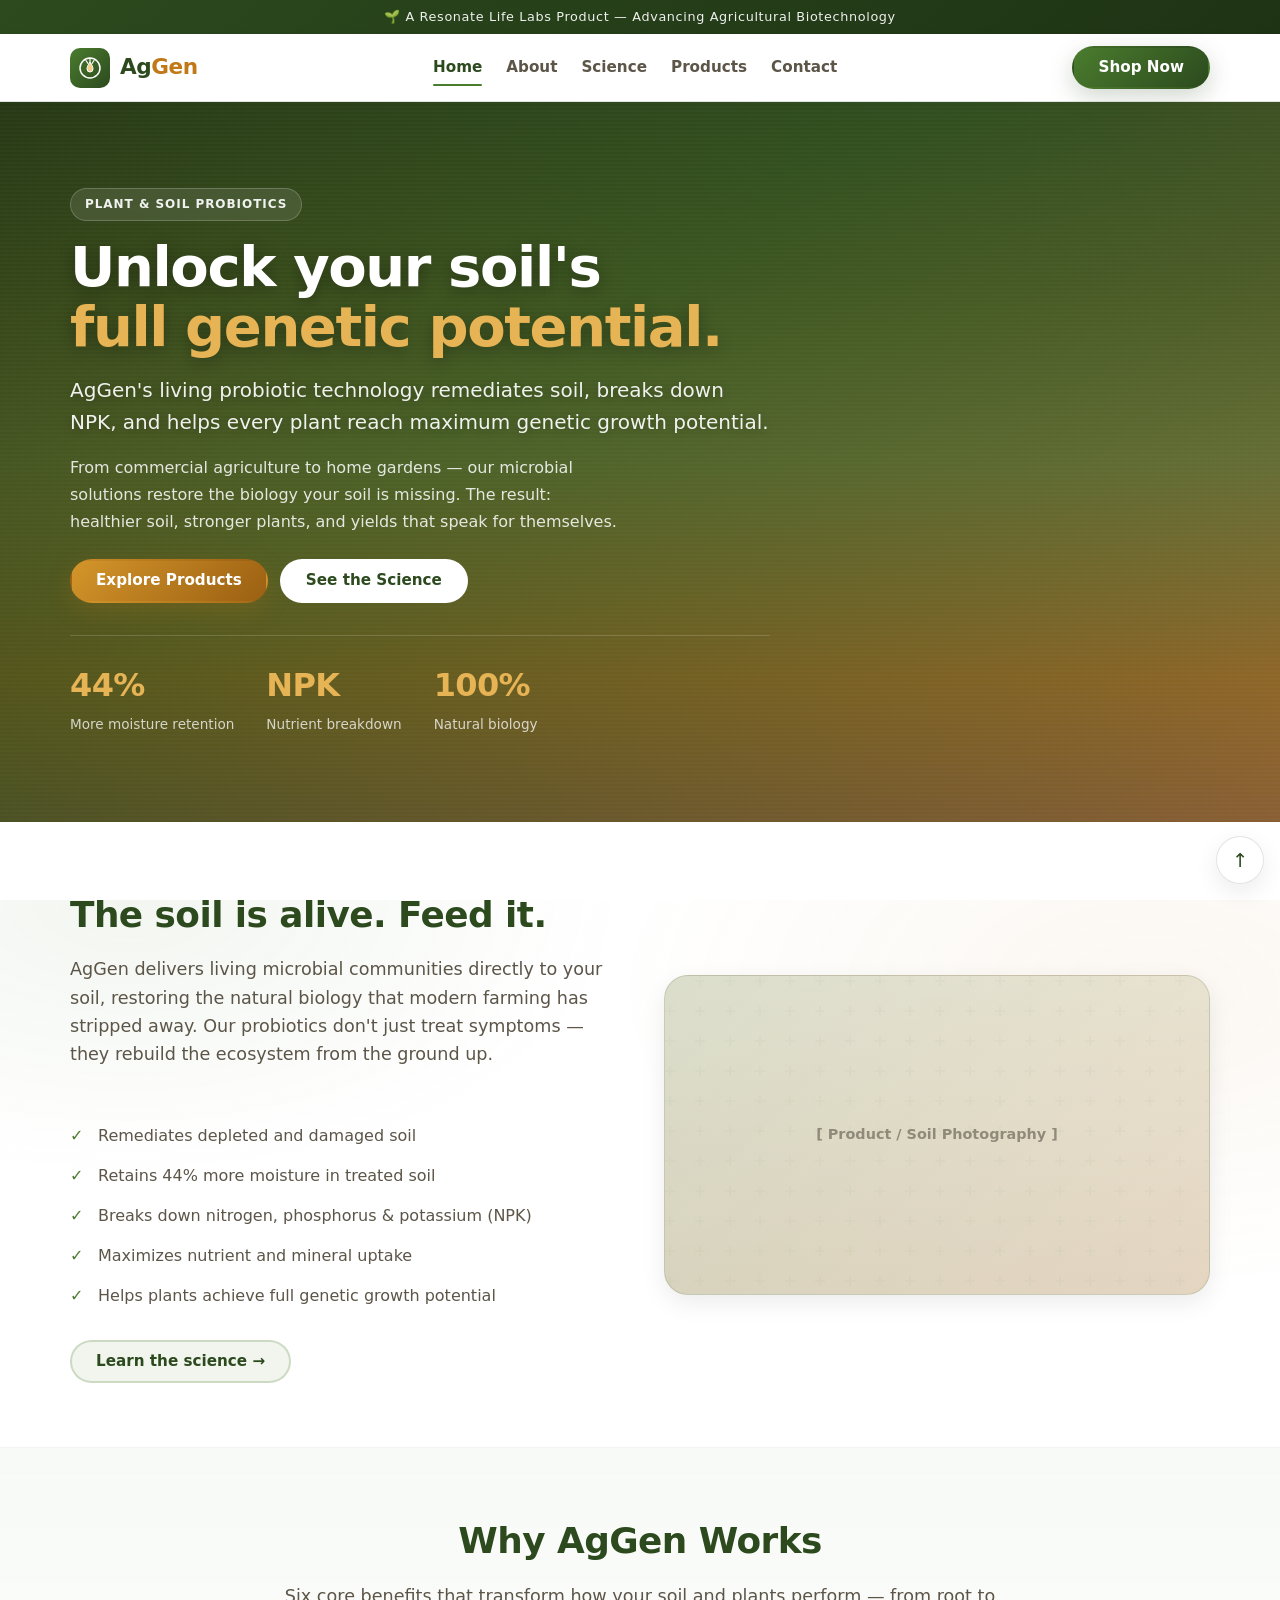
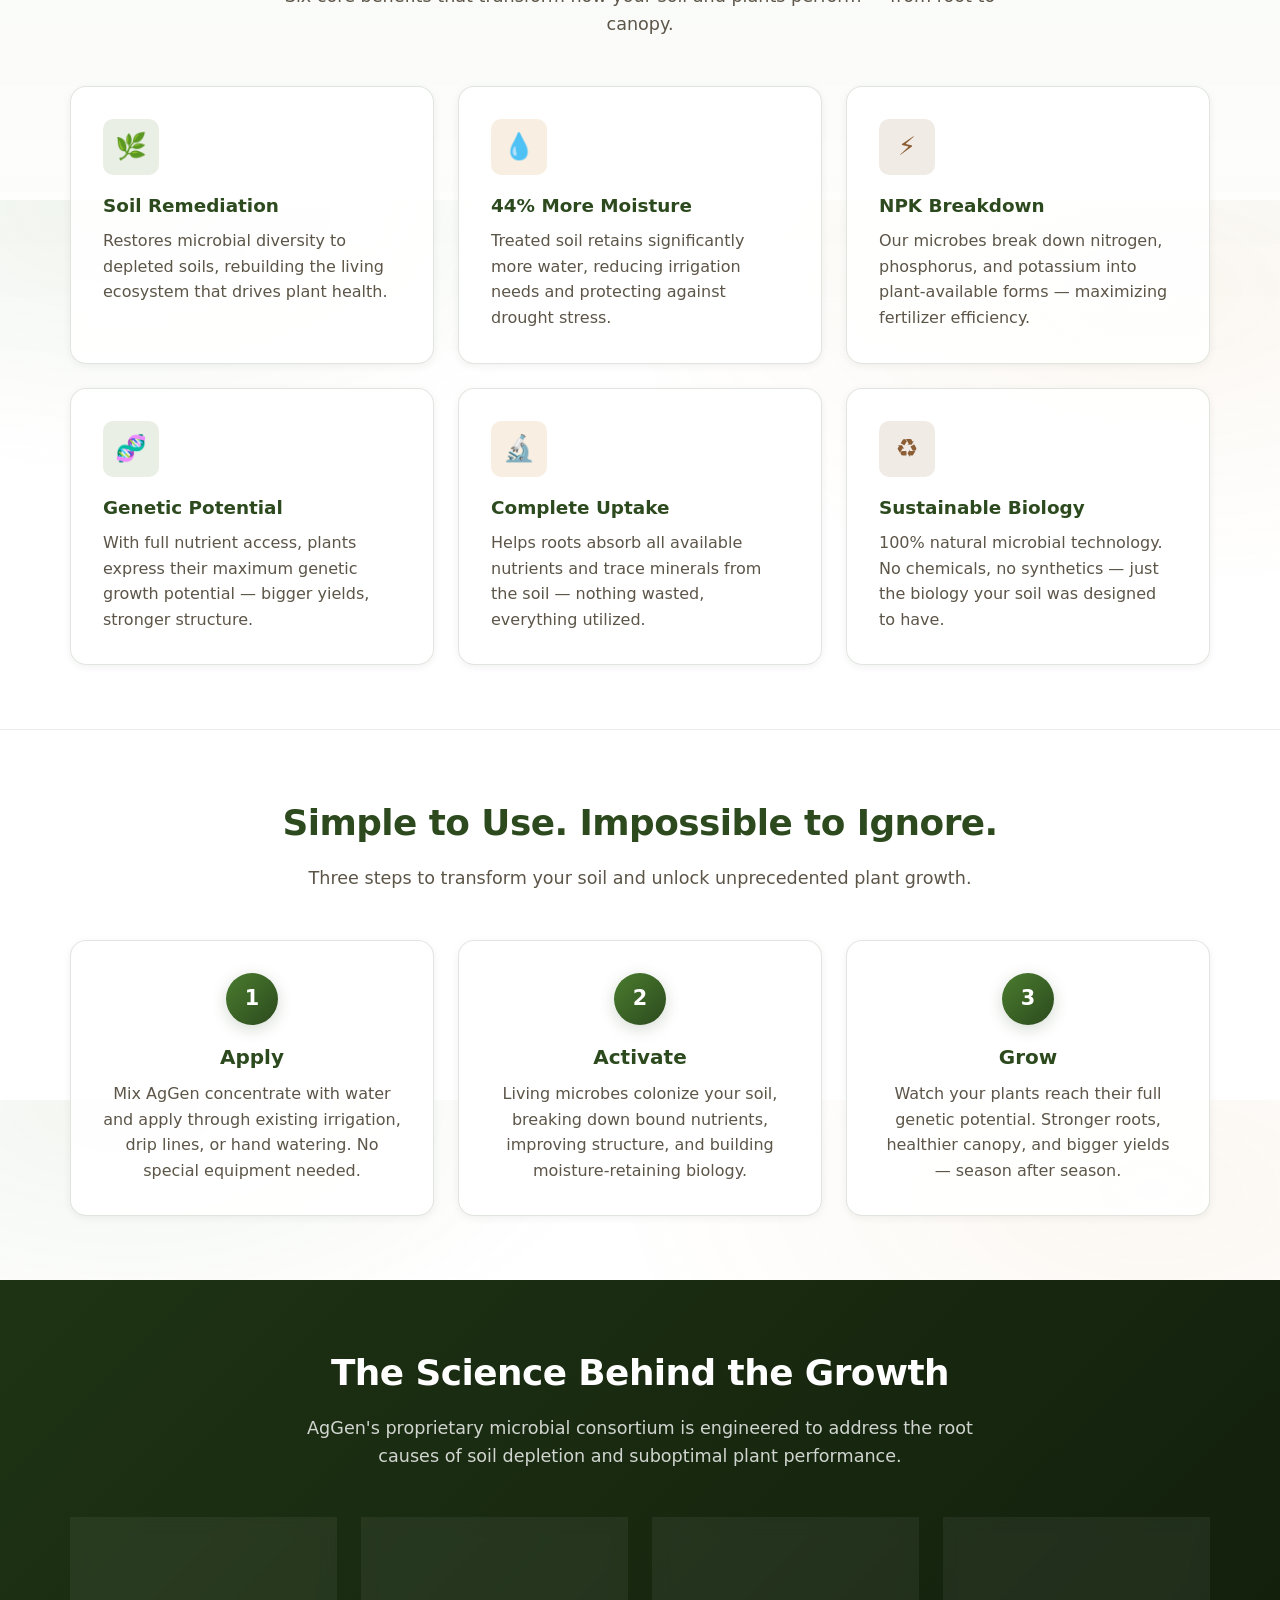
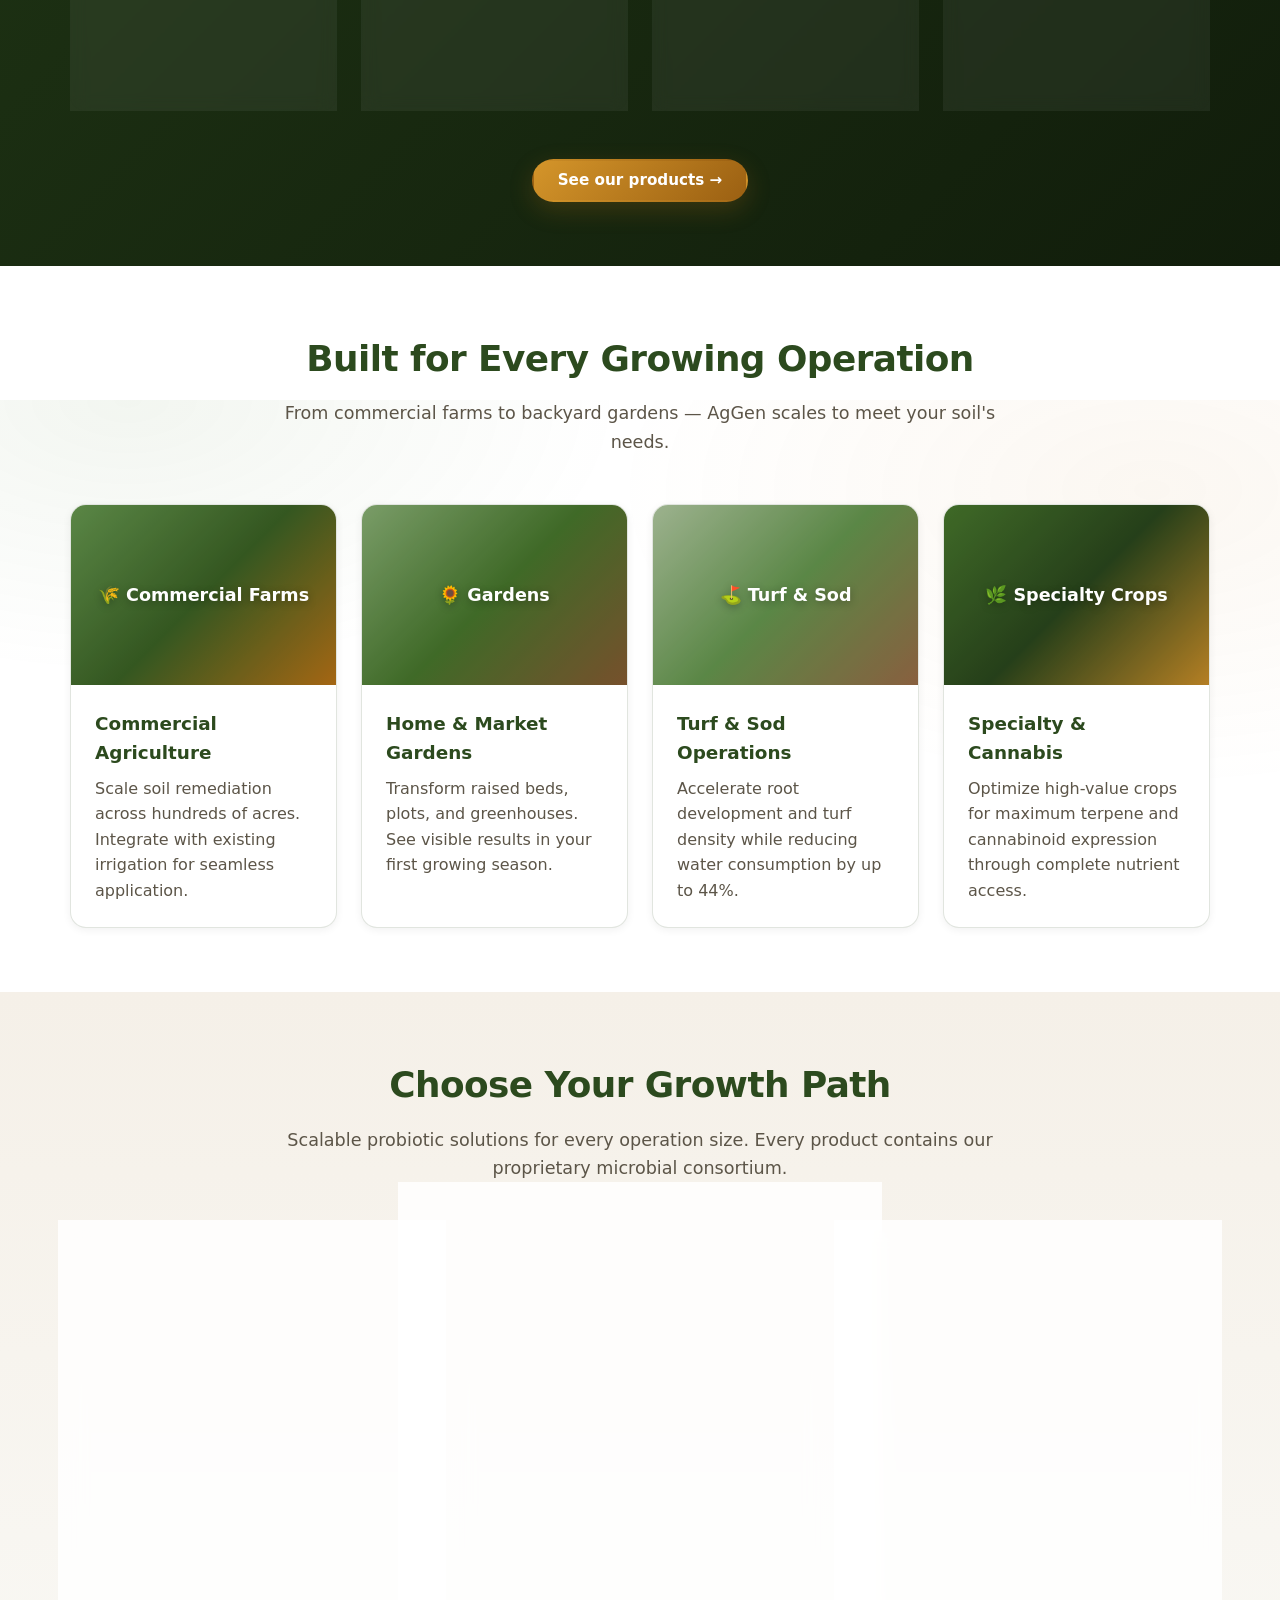
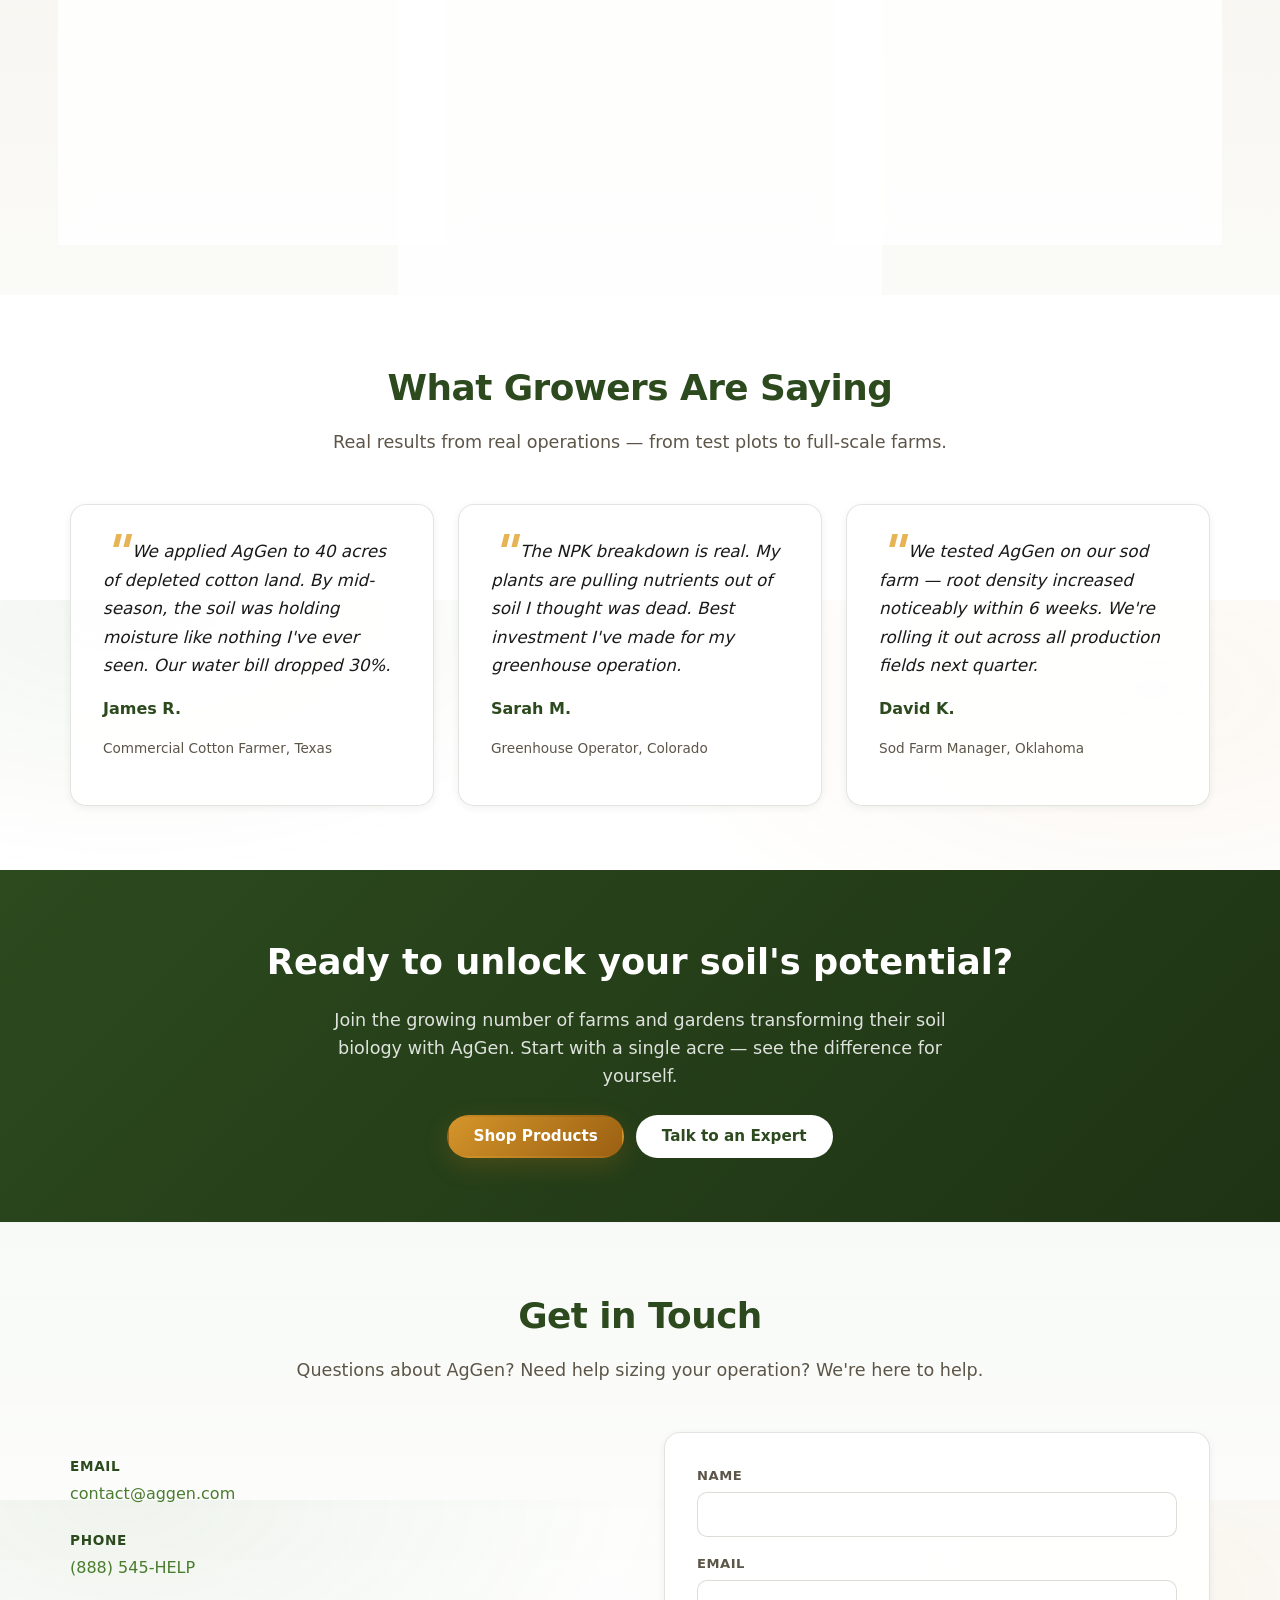
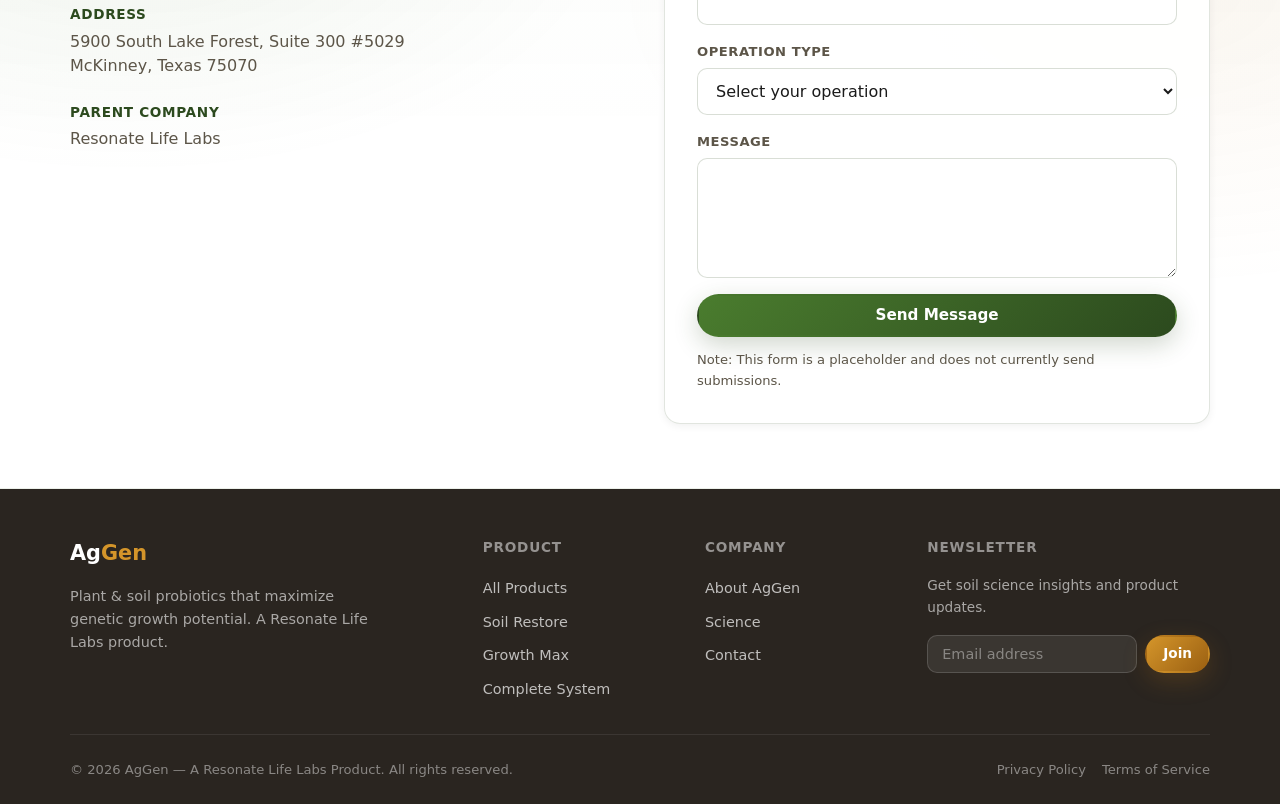
==== index.html @ e99a71a1 "feat: AgGen v1.0 — Agricultural probiotics website - Earth/amber/green palette (#2C4A1E/#4A7C2E/#C17" ====
<!DOCTYPE html>
<html lang="en">
<head>
  <meta charset="UTF-8">
  <meta name="viewport" content="width=device-width, initial-scale=1.0">

  <title>AgGen — Plant &amp; Soil Probiotics | Maximize Genetic Growth Potential</title>
  <meta name="description" content="AgGen plant and soil probiotics remediate soil, retain 44% more moisture, break down NPK, and help plants uptake all nutrients to maximize genetic growth potential. A Resonate Life Labs product.">
  <meta name="keywords" content="plant probiotics, soil probiotics, soil remediation, NPK breakdown, plant growth, soil moisture retention, agricultural probiotics, soil health, Resonate Life Labs, AgGen">
  <meta name="theme-color" content="#2C4A1E">
  <meta name="robots" content="index, follow">
  <link rel="canonical" href="https://flynnvin10.github.io/AgGen/">

  <!-- Open Graph -->
  <meta property="og:title" content="AgGen — Plant &amp; Soil Probiotics | Maximize Genetic Growth Potential">
  <meta property="og:description" content="Plant and soil probiotics that remediate soil, retain 44% more moisture, and help plants maximize their genetic growth potential.">
  <meta property="og:url" content="https://flynnvin10.github.io/AgGen/">
  <meta property="og:type" content="website">
  <meta property="og:site_name" content="AgGen by Resonate Life Labs">

  <!-- Twitter Card -->
  <meta name="twitter:card" content="summary_large_image">
  <meta name="twitter:title" content="AgGen — Plant &amp; Soil Probiotics">
  <meta name="twitter:description" content="Maximize genetic growth potential with plant and soil probiotics that remediate soil, retain moisture, and break down NPK.">

  <!-- Structured Data: Organization -->
  <script type="application/ld+json">
  {
    "@context": "https://schema.org",
    "@type": "Organization",
    "name": "AgGen",
    "url": "https://flynnvin10.github.io/AgGen/",
    "description": "AgGen plant and soil probiotics maximize plant growth, remediate soil, and help plants reach their full genetic potential. A Resonate Life Labs product.",
    "parentOrganization": {
      "@type": "Organization",
      "name": "Resonate Life Labs"
    },
    "contactPoint": {
      "@type": "ContactPoint",
      "contactType": "sales",
      "email": "contact@aggen.com",
      "url": "https://flynnvin10.github.io/AgGen/#contact"
    }
  }
  </script>

  <!-- Structured Data: WebSite -->
  <script type="application/ld+json">
  {
    "@context": "https://schema.org",
    "@type": "WebSite",
    "name": "AgGen",
    "url": "https://flynnvin10.github.io/AgGen/"
  }
  </script>

  <!-- Structured Data: Product -->
  <script type="application/ld+json">
  {
    "@context": "https://schema.org",
    "@type": "Product",
    "name": "AgGen Complete System",
    "description": "Full-spectrum plant and soil probiotic system for maximum growth potential. Includes soil remediation, NPK breakdown, and moisture retention technology.",
    "brand": {
      "@type": "Brand",
      "name": "AgGen"
    },
    "offers": {
      "@type": "Offer",
      "priceCurrency": "USD",
      "availability": "https://schema.org/PreOrder",
      "url": "https://flynnvin10.github.io/AgGen/products.html"
    }
  }
  </script>

  <!-- Performance -->
  <link rel="preload" href="./css/styles.css" as="style">
  <link rel="stylesheet" href="./css/styles.css">
</head>
<body>
  <a class="skip-link" href="#main">Skip to content</a>

  <!-- Top Banner -->
  <div class="top-banner" role="banner" aria-label="Company notice">
    <span>🌱 A Resonate Life Labs Product — Advancing Agricultural Biotechnology</span>
  </div>

  <!-- Header -->
  <header class="site-header" id="header">
    <div class="container site-header__inner">
      <a class="brand" href="./" aria-label="AgGen home">
        <div class="brand__icon" aria-hidden="true">
          <svg width="24" height="24" viewBox="0 0 24 24" fill="none" xmlns="http://www.w3.org/2000/svg">
            <path d="M12 2C6.5 2 2 6.5 2 12s4.5 10 10 10 10-4.5 10-10S17.5 2 12 2z" fill="none" stroke="#fff" stroke-width="1.5"/>
            <path d="M12 6c-2 3-3 5-3 7a3 3 0 006 0c0-2-1-4-3-7z" fill="#F2CF8F" stroke="#fff" stroke-width="1"/>
            <path d="M12 2v4M8 4.5l2 3M16 4.5l-2 3" stroke="#fff" stroke-width="1.2" stroke-linecap="round"/>
          </svg>
        </div>
        <div class="brand__text">Ag<span>Gen</span></div>
      </a>

      <button class="menu-btn" type="button" aria-label="Open menu" aria-expanded="false" data-menu-toggle>
        <span class="menu-btn__bar" aria-hidden="true"></span>
        <span class="menu-btn__bar" aria-hidden="true"></span>
        <span class="menu-btn__bar" aria-hidden="true"></span>
      </button>

      <nav class="nav" aria-label="Primary" data-nav>
        <a class="nav__link nav__link--active" href="#main">Home</a>
        <a class="nav__link" href="#about">About</a>
        <a class="nav__link" href="#science">Science</a>
        <a class="nav__link" href="#products">Products</a>
        <a class="nav__link" href="#contact">Contact</a>
      </nav>

      <div class="header-actions">
        <a class="btn btn--primary btn--shop" href="./products.html">Shop Now</a>
      </div>
    </div>
  </header>

  <!-- Main Content -->
  <main id="main" role="main">

    <!-- ======================== HERO ======================== -->
    <section class="hero" aria-label="Hero">
      <div class="container hero__grid">
        <div class="hero__content">
          <div class="hero__badge">Plant &amp; Soil Probiotics</div>
          <h1 class="hero__title">
            Unlock your soil's<br><em>full genetic potential.</em>
          </h1>
          <p class="hero__subtitle">
            AgGen's living probiotic technology remediates soil, breaks down NPK, and helps every plant reach maximum genetic growth potential.
          </p>
          <p class="hero__description">
            From commercial agriculture to home gardens — our microbial solutions restore the biology your soil is missing. The result: healthier soil, stronger plants, and yields that speak for themselves.
          </p>
          <div class="hero__cta">
            <a class="btn btn--amber" href="#products">Explore Products</a>
            <a class="btn btn--ghost" href="#science">See the Science</a>
          </div>
          <div class="hero__stats">
            <div>
              <span class="hero__stat-value">44%</span>
              <span class="hero__stat-label">More moisture retention</span>
            </div>
            <div>
              <span class="hero__stat-value">NPK</span>
              <span class="hero__stat-label">Nutrient breakdown</span>
            </div>
            <div>
              <span class="hero__stat-value">100%</span>
              <span class="hero__stat-label">Natural biology</span>
            </div>
          </div>
        </div>
      </div>
    </section>

    <!-- ======================== ABOUT / INTRO ======================== -->
    <section id="about" class="section" aria-label="About AgGen" data-reveal>
      <div class="container">
        <div class="split">
          <div class="split__content">
            <div class="section__header">
              <h2 class="section__title">The soil is alive. Feed it.</h2>
              <p class="section__subtitle">
                AgGen delivers living microbial communities directly to your soil, restoring the natural biology that modern farming has stripped away. Our probiotics don't just treat symptoms — they rebuild the ecosystem from the ground up.
              </p>
            </div>
            <ul class="check-list">
              <li>Remediates depleted and damaged soil</li>
              <li>Retains 44% more moisture in treated soil</li>
              <li>Breaks down nitrogen, phosphorus &amp; potassium (NPK)</li>
              <li>Maximizes nutrient and mineral uptake</li>
              <li>Helps plants achieve full genetic growth potential</li>
            </ul>
            <a class="btn btn--secondary" href="#science">Learn the science →</a>
          </div>
          <div class="split__media" aria-label="Healthy soil and root system">
            <span class="split__placeholder-text">[ Product / Soil Photography ]</span>
          </div>
        </div>
      </div>
    </section>

    <!-- ======================== FEATURES / BENEFITS ======================== -->
    <section id="benefits" class="section section--alt" aria-label="Key Benefits" data-reveal>
      <div class="container">
        <div class="section__header">
          <h2 class="section__title">Why AgGen Works</h2>
          <p class="section__subtitle">Six core benefits that transform how your soil and plants perform — from root to canopy.</p>
        </div>

        <div class="features-grid">
          <article class="feature-card">
            <div class="feature-card__icon feature-card__icon--green" aria-hidden="true">🌿</div>
            <h3 class="feature-card__title">Soil Remediation</h3>
            <p class="feature-card__text">Restores microbial diversity to depleted soils, rebuilding the living ecosystem that drives plant health.</p>
          </article>

          <article class="feature-card">
            <div class="feature-card__icon feature-card__icon--amber" aria-hidden="true">💧</div>
            <h3 class="feature-card__title">44% More Moisture</h3>
            <p class="feature-card__text">Treated soil retains significantly more water, reducing irrigation needs and protecting against drought stress.</p>
          </article>

          <article class="feature-card">
            <div class="feature-card__icon feature-card__icon--earth" aria-hidden="true">⚡</div>
            <h3 class="feature-card__title">NPK Breakdown</h3>
            <p class="feature-card__text">Our microbes break down nitrogen, phosphorus, and potassium into plant-available forms — maximizing fertilizer efficiency.</p>
          </article>

          <article class="feature-card">
            <div class="feature-card__icon feature-card__icon--green" aria-hidden="true">🧬</div>
            <h3 class="feature-card__title">Genetic Potential</h3>
            <p class="feature-card__text">With full nutrient access, plants express their maximum genetic growth potential — bigger yields, stronger structure.</p>
          </article>

          <article class="feature-card">
            <div class="feature-card__icon feature-card__icon--amber" aria-hidden="true">🔬</div>
            <h3 class="feature-card__title">Complete Uptake</h3>
            <p class="feature-card__text">Helps roots absorb all available nutrients and trace minerals from the soil — nothing wasted, everything utilized.</p>
          </article>

          <article class="feature-card">
            <div class="feature-card__icon feature-card__icon--earth" aria-hidden="true">♻️</div>
            <h3 class="feature-card__title">Sustainable Biology</h3>
            <p class="feature-card__text">100% natural microbial technology. No chemicals, no synthetics — just the biology your soil was designed to have.</p>
          </article>
        </div>
      </div>
    </section>

    <!-- ======================== HOW IT WORKS ======================== -->
    <section id="how-it-works" class="section" aria-label="How it works" data-reveal>
      <div class="container">
        <div class="section__header">
          <h2 class="section__title">Simple to Use. Impossible to Ignore.</h2>
          <p class="section__subtitle">Three steps to transform your soil and unlock unprecedented plant growth.</p>
        </div>

        <div class="steps-grid">
          <article class="step-card">
            <div class="step-card__number">1</div>
            <h3 class="step-card__title">Apply</h3>
            <p class="step-card__text">Mix AgGen concentrate with water and apply through existing irrigation, drip lines, or hand watering. No special equipment needed.</p>
          </article>

          <article class="step-card">
            <div class="step-card__number">2</div>
            <h3 class="step-card__title">Activate</h3>
            <p class="step-card__text">Living microbes colonize your soil, breaking down bound nutrients, improving structure, and building moisture-retaining biology.</p>
          </article>

          <article class="step-card">
            <div class="step-card__number">3</div>
            <h3 class="step-card__title">Grow</h3>
            <p class="step-card__text">Watch your plants reach their full genetic potential. Stronger roots, healthier canopy, and bigger yields — season after season.</p>
          </article>
        </div>
      </div>
    </section>

    <!-- ======================== SCIENCE / STATS ======================== -->
    <section id="science" class="section section--dark" aria-label="The Science" data-reveal>
      <div class="container">
        <div class="section__header">
          <h2 class="section__title">The Science Behind the Growth</h2>
          <p class="section__subtitle">AgGen's proprietary microbial consortium is engineered to address the root causes of soil depletion and suboptimal plant performance.</p>
        </div>

        <div class="stats-grid">
          <article class="stat-card">
            <span class="stat-card__value">44%</span>
            <span class="stat-card__label">Increased soil moisture retention</span>
          </article>

          <article class="stat-card">
            <span class="stat-card__value">3x</span>
            <span class="stat-card__label">Faster NPK bioavailability</span>
          </article>

          <article class="stat-card">
            <span class="stat-card__value">10B+</span>
            <span class="stat-card__label">CFU per application</span>
          </article>

          <article class="stat-card">
            <span class="stat-card__value">100%</span>
            <span class="stat-card__label">Natural — zero synthetics</span>
          </article>
        </div>

        <div style="text-align: center; margin-top: var(--space-6);">
          <a class="btn btn--amber" href="#products">See our products →</a>
        </div>
      </div>
    </section>

    <!-- ======================== APPLICATIONS ======================== -->
    <section id="applications" class="section" aria-label="Applications" data-reveal>
      <div class="container">
        <div class="section__header">
          <h2 class="section__title">Built for Every Growing Operation</h2>
          <p class="section__subtitle">From commercial farms to backyard gardens — AgGen scales to meet your soil's needs.</p>
        </div>

        <div class="applications-grid">
          <article class="application-card">
            <div class="application-card__media application-card__media--farm">
              <div class="application-card__media-overlay">
                <span class="application-card__media-text">🌾 Commercial Farms</span>
              </div>
            </div>
            <div class="application-card__body">
              <h3 class="application-card__title">Commercial Agriculture</h3>
              <p class="application-card__text">Scale soil remediation across hundreds of acres. Integrate with existing irrigation for seamless application.</p>
            </div>
          </article>

          <article class="application-card">
            <div class="application-card__media application-card__media--garden">
              <div class="application-card__media-overlay">
                <span class="application-card__media-text">🌻 Gardens</span>
              </div>
            </div>
            <div class="application-card__body">
              <h3 class="application-card__title">Home &amp; Market Gardens</h3>
              <p class="application-card__text">Transform raised beds, plots, and greenhouses. See visible results in your first growing season.</p>
            </div>
          </article>

          <article class="application-card">
            <div class="application-card__media application-card__media--turf">
              <div class="application-card__media-overlay">
                <span class="application-card__media-text">⛳ Turf &amp; Sod</span>
              </div>
            </div>
            <div class="application-card__body">
              <h3 class="application-card__title">Turf &amp; Sod Operations</h3>
              <p class="application-card__text">Accelerate root development and turf density while reducing water consumption by up to 44%.</p>
            </div>
          </article>

          <article class="application-card">
            <div class="application-card__media application-card__media--cannabis">
              <div class="application-card__media-overlay">
                <span class="application-card__media-text">🌿 Specialty Crops</span>
              </div>
            </div>
            <div class="application-card__body">
              <h3 class="application-card__title">Specialty &amp; Cannabis</h3>
              <p class="application-card__text">Optimize high-value crops for maximum terpene and cannabinoid expression through complete nutrient access.</p>
            </div>
          </article>
        </div>
      </div>
    </section>

    <!-- ======================== PRODUCTS TEASER ======================== -->
    <section id="products" class="section section--earth" aria-label="Products" data-reveal>
      <div class="container">
        <div class="section__header">
          <h2 class="section__title">Choose Your Growth Path</h2>
          <p class="section__subtitle">Scalable probiotic solutions for every operation size. Every product contains our proprietary microbial consortium.</p>
        </div>

        <div class="products-grid">
          <!-- Product 1: Soil Restore -->
          <article class="product-card">
            <div class="product-card__media">
              <span class="product-card__media-label">[ Product Image ]</span>
            </div>
            <div class="product-card__body">
              <h3 class="product-card__title">AgGen Soil Restore</h3>
              <p class="product-card__subtitle">Foundation Formula</p>
              <p class="product-card__text">Our entry-point formula for soil remediation. Rebuilds microbial diversity and kickstarts the biological recovery of depleted soil.</p>
              <div class="product-card__price">
                $89 <span class="product-card__price-note">/ per acre treatment</span>
              </div>
              <div class="shopify-buy-button" data-product-id="PRODUCT_ID" data-product-name="AgGen Soil Restore">
                <a class="btn btn--primary btn--full" href="./products.html#soil-restore">View Details</a>
              </div>
            </div>
          </article>

          <!-- Product 2: Growth Max -->
          <article class="product-card product-card--featured">
            <div class="product-card__badge product-card__badge--popular">Most Popular</div>
            <div class="product-card__media">
              <span class="product-card__media-label">[ Product Image ]</span>
            </div>
            <div class="product-card__body">
              <h3 class="product-card__title">AgGen Growth Max</h3>
              <p class="product-card__subtitle">Performance Formula</p>
              <p class="product-card__text">Full-spectrum probiotic with NPK breakdown, enhanced moisture retention, and complete nutrient uptake activation for maximum yields.</p>
              <div class="product-card__price">
                $149 <span class="product-card__price-note">/ per acre treatment</span>
              </div>
              <div class="shopify-buy-button" data-product-id="PRODUCT_ID" data-product-name="AgGen Growth Max">
                <a class="btn btn--amber btn--full" href="./products.html#growth-max">View Details</a>
              </div>
            </div>
          </article>

          <!-- Product 3: Complete System -->
          <article class="product-card">
            <div class="product-card__badge product-card__badge--pro">Pro</div>
            <div class="product-card__media">
              <span class="product-card__media-label">[ Product Image ]</span>
            </div>
            <div class="product-card__body">
              <h3 class="product-card__title">AgGen Complete System</h3>
              <p class="product-card__subtitle">Enterprise Solution</p>
              <p class="product-card__text">Our most comprehensive solution for commercial operations. Includes custom application protocol, soil analysis, and ongoing optimization support.</p>
              <div class="product-card__price">
                Custom <span class="product-card__price-note">/ contact for pricing</span>
              </div>
              <div class="shopify-buy-button" data-product-id="PRODUCT_ID" data-product-name="AgGen Complete System">
                <a class="btn btn--primary btn--full" href="#contact">Request Quote</a>
              </div>
            </div>
          </article>
        </div>
      </div>
    </section>

    <!-- ======================== TESTIMONIALS ======================== -->
    <section id="testimonials" class="section" aria-label="Testimonials" data-reveal>
      <div class="container">
        <div class="section__header">
          <h2 class="section__title">What Growers Are Saying</h2>
          <p class="section__subtitle">Real results from real operations — from test plots to full-scale farms.</p>
        </div>

        <div class="testimonials-grid">
          <article class="testimonial-card">
            <p class="testimonial-card__quote">We applied AgGen to 40 acres of depleted cotton land. By mid-season, the soil was holding moisture like nothing I've ever seen. Our water bill dropped 30%.</p>
            <p class="testimonial-card__author">James R.</p>
            <p class="testimonial-card__role">Commercial Cotton Farmer, Texas</p>
          </article>

          <article class="testimonial-card">
            <p class="testimonial-card__quote">The NPK breakdown is real. My plants are pulling nutrients out of soil I thought was dead. Best investment I've made for my greenhouse operation.</p>
            <p class="testimonial-card__author">Sarah M.</p>
            <p class="testimonial-card__role">Greenhouse Operator, Colorado</p>
          </article>

          <article class="testimonial-card">
            <p class="testimonial-card__quote">We tested AgGen on our sod farm — root density increased noticeably within 6 weeks. We're rolling it out across all production fields next quarter.</p>
            <p class="testimonial-card__author">David K.</p>
            <p class="testimonial-card__role">Sod Farm Manager, Oklahoma</p>
          </article>
        </div>
      </div>
    </section>

    <!-- ======================== CTA BANNER ======================== -->
    <section class="cta-banner" aria-label="Call to action" data-reveal>
      <div class="container">
        <h2 class="cta-banner__title">Ready to unlock your soil's potential?</h2>
        <p class="cta-banner__text">Join the growing number of farms and gardens transforming their soil biology with AgGen. Start with a single acre — see the difference for yourself.</p>
        <div class="cta-banner__actions">
          <a class="btn btn--amber" href="./products.html">Shop Products</a>
          <a class="btn btn--ghost" href="#contact">Talk to an Expert</a>
        </div>
      </div>
    </section>

    <!-- ======================== CONTACT ======================== -->
    <section id="contact" class="section section--alt" aria-label="Contact" data-reveal>
      <div class="container">
        <div class="section__header">
          <h2 class="section__title">Get in Touch</h2>
          <p class="section__subtitle">Questions about AgGen? Need help sizing your operation? We're here to help.</p>
        </div>

        <div class="contact-grid">
          <div>
            <div class="contact-info">
              <dl>
                <div>
                  <dt>Email</dt>
                  <dd><a href="mailto:contact@aggen.com">contact@aggen.com</a></dd>
                </div>
                <div>
                  <dt>Phone</dt>
                  <dd><a href="tel:+18885454357">(888) 545-HELP</a></dd>
                </div>
                <div>
                  <dt>Address</dt>
                  <dd>5900 South Lake Forest, Suite 300 #5029<br>McKinney, Texas 75070</dd>
                </div>
                <div>
                  <dt>Parent Company</dt>
                  <dd>Resonate Life Labs</dd>
                </div>
              </dl>
            </div>
          </div>

          <form class="form" action="#" method="post" aria-label="Contact form">
            <label class="field">
              <span class="field__label">Name</span>
              <input class="field__input" name="name" autocomplete="name" required>
            </label>

            <label class="field">
              <span class="field__label">Email</span>
              <input class="field__input" name="email" type="email" autocomplete="email" required>
            </label>

            <label class="field">
              <span class="field__label">Operation Type</span>
              <select class="field__input field__input--select" name="operation">
                <option value="">Select your operation</option>
                <option value="commercial-farm">Commercial Farm</option>
                <option value="garden">Home / Market Garden</option>
                <option value="turf-sod">Turf / Sod Operation</option>
                <option value="cannabis">Cannabis / Specialty Crop</option>
                <option value="greenhouse">Greenhouse / Indoor</option>
                <option value="other">Other</option>
              </select>
            </label>

            <label class="field">
              <span class="field__label">Message</span>
              <textarea class="field__input field__input--area" name="message" rows="4" required></textarea>
            </label>

            <button class="btn btn--primary btn--full" type="submit">Send Message</button>
            <p class="form__note">Note: This form is a placeholder and does not currently send submissions.</p>
          </form>
        </div>
      </div>
    </section>

  </main>

  <!-- Footer -->
  <footer class="site-footer" role="contentinfo">
    <div class="container">
      <div class="site-footer__grid">
        <div class="footer-brand">
          <div class="footer-brand__name">Ag<span>Gen</span></div>
          <p class="footer-brand__text">Plant &amp; soil probiotics that maximize genetic growth potential. A Resonate Life Labs product.</p>
        </div>

        <div class="footer-links">
          <div class="footer-links__title">Product</div>
          <ul>
            <li><a href="./products.html">All Products</a></li>
            <li><a href="./products.html#soil-restore">Soil Restore</a></li>
            <li><a href="./products.html#growth-max">Growth Max</a></li>
            <li><a href="./products.html#complete-system">Complete System</a></li>
          </ul>
        </div>

        <div class="footer-links">
          <div class="footer-links__title">Company</div>
          <ul>
            <li><a href="#about">About AgGen</a></li>
            <li><a href="#science">Science</a></li>
            <li><a href="#contact">Contact</a></li>
          </ul>
        </div>

        <div class="footer-links">
          <div class="footer-links__title">Newsletter</div>
          <p style="color: rgba(255,255,255,0.6); font-size: 0.85rem; margin-bottom: 12px;">Get soil science insights and product updates.</p>
          <form class="footer-signup" aria-label="Newsletter signup">
            <input class="footer-signup__input" type="email" name="email" placeholder="Email address" autocomplete="email">
            <button class="btn btn--amber" type="submit" style="padding: 10px 16px; font-size: 0.85rem;">Join</button>
          </form>
        </div>
      </div>

      <div class="site-footer__bottom">
        <p class="site-footer__copyright">© <span id="year"></span> AgGen — A Resonate Life Labs Product. All rights reserved.</p>
        <div class="site-footer__legal">
          <a href="#">Privacy Policy</a>
          <a href="#">Terms of Service</a>
        </div>
      </div>
    </div>
  </footer>

  <!-- Scroll to top -->
  <button class="scroll-top" type="button" aria-label="Scroll to top" data-scroll-top hidden>↑</button>

  <script src="./js/main.js" defer></script>
</body>
</html>
---- css/styles.css ----
/* ============================================
   AgGen — Plant & Soil Probiotics
   Design System (Earth/Amber/Green Agricultural Palette)
   A Resonate Life Labs Product
   ============================================ */

/* ============================
   CSS CUSTOM PROPERTIES
   ============================ */
:root {
  /* Primary - Deep Agricultural Green */
  --color-primary-50:  #f0f5ec;
  --color-primary-100: #dce8d3;
  --color-primary-200: #b8d1a7;
  --color-primary-300: #8fb87a;
  --color-primary-400: #6a9e52;
  --color-primary-500: #4A7C2E;
  --color-primary-600: #3D6626;
  --color-primary-700: #2C4A1E;
  --color-primary-800: #1E3314;
  --color-primary-900: #111D0B;

  /* Accent - Rich Amber / Golden */
  --color-amber-50:  #fdf6eb;
  --color-amber-100: #f9e7c7;
  --color-amber-200: #f2cf8f;
  --color-amber-300: #e6b355;
  --color-amber-400: #D4952A;
  --color-amber-500: #C17817;
  --color-amber-600: #9B6012;
  --color-amber-700: #74480E;

  /* Earth Brown */
  --color-earth-400: #A0704A;
  --color-earth-500: #8B5E34;
  --color-earth-600: #6B4727;
  --color-earth-700: #4D331C;

  /* Neutrals (warm) */
  --color-neutral-50:  #FAFAF7;
  --color-neutral-100: #F5F0E8;
  --color-neutral-200: #E8E0D4;
  --color-neutral-300: #D4CABB;
  --color-neutral-800: #2A2520;
  --color-neutral-900: #1A1612;

  /* Semantic */
  --color-success: #4A7C2E;
  --color-warning: #D4952A;
  --color-error:   #C0392B;

  /* Mapped brand tokens */
  --color-primary:       var(--color-primary-500);
  --color-primary-dark:  var(--color-primary-700);
  --color-secondary:     var(--color-amber-500);
  --color-accent:        var(--color-amber-400);

  --color-bg:          #ffffff;
  --color-surface:     var(--color-neutral-100);
  --color-surface-2:   var(--color-neutral-50);
  --color-text:        #1a1a1a;
  --color-text-light:  #5c5548;
  --color-border:      rgba(44, 74, 30, 0.14);

  /* Layout */
  --container:  1140px;
  --radius-sm:  6px;
  --radius-md:  10px;
  --radius-lg:  16px;
  --radius-xl:  24px;

  --shadow-sm: 0 2px 8px rgba(0, 0, 0, 0.06);
  --shadow-md: 0 8px 24px rgba(0, 0, 0, 0.08);
  --shadow-lg: 0 16px 48px rgba(0, 0, 0, 0.10);

  /* Spacing scale */
  --space-1: 4px;
  --space-2: 8px;
  --space-3: 16px;
  --space-4: 24px;
  --space-5: 32px;
  --space-6: 48px;
  --space-7: 64px;
  --space-8: 96px;

  /* Typography */
  --font-family: ui-sans-serif, system-ui, -apple-system, "Segoe UI", Roboto, Helvetica, Arial, sans-serif;
  --font-size-base: 16px;
  --line-height-base: 1.6;

  /* Transitions */
  --transition-fast: 150ms ease;
  --transition-base: 300ms ease;
}

/* ============================
   RESET & BASE
   ============================ */
*, *::before, *::after { box-sizing: border-box; }

html {
  height: 100%;
  scroll-behavior: smooth;
  scroll-padding-top: 100px;
  overflow-x: hidden;
}

@media (prefers-reduced-motion: reduce) {
  html { scroll-behavior: auto; }
  *, *::before, *::after { animation-duration: 0.01ms !important; transition-duration: 0.01ms !important; }
}

body {
  margin: 0;
  min-height: 100%;
  overflow-x: hidden;
  font-family: var(--font-family);
  font-size: var(--font-size-base);
  line-height: var(--line-height-base);
  color: var(--color-text);
  background:
    radial-gradient(ellipse 900px 500px at 10% 0%, rgba(74, 124, 46, 0.07), transparent 55%),
    radial-gradient(ellipse 900px 500px at 90% 10%, rgba(193, 120, 23, 0.06), transparent 60%),
    var(--color-bg);
  opacity: 0;
  transition: opacity 220ms ease;
}

body.is-loaded { opacity: 1; }

img { max-width: 100%; height: auto; display: block; }

a {
  color: inherit;
  text-decoration: none;
  transition: color var(--transition-fast);
}

a:hover { text-decoration: underline; }

a:focus-visible,
button:focus-visible,
input:focus-visible,
textarea:focus-visible,
select:focus-visible {
  outline: 3px solid rgba(74, 124, 46, 0.45);
  outline-offset: 2px;
}

ul, ol { list-style: none; padding: 0; margin: 0; }

button {
  border: none;
  background: none;
  cursor: pointer;
  font-family: inherit;
}

/* ============================
   UTILITY
   ============================ */
.container {
  width: min(100% - 32px, var(--container));
  margin: 0 auto;
}

.sr-only {
  position: absolute !important;
  width: 1px !important; height: 1px !important;
  padding: 0 !important; margin: -1px !important;
  overflow: hidden !important;
  clip: rect(0,0,0,0) !important;
  white-space: nowrap !important;
  border: 0 !important;
}

.skip-link {
  position: absolute; left: -999px; top: 8px; z-index: 999;
  padding: 10px 14px; border-radius: var(--radius-md);
  background: #fff; color: #000;
  border: 1px solid rgba(0,0,0,0.12);
  font-weight: 600;
}
.skip-link:focus { left: 16px; }

/* ============================
   TOP BANNER
   ============================ */
.top-banner {
  background: linear-gradient(135deg, var(--color-primary-700) 0%, var(--color-primary-800) 100%);
  color: rgba(255, 255, 255, 0.92);
  text-align: center;
  padding: 8px 16px;
  font-size: 0.8rem;
  font-weight: 500;
  letter-spacing: 0.05em;
  line-height: 1.4;
}

@media (max-width: 640px) {
  .top-banner { font-size: 0.72rem; padding: 6px 12px; }
}

/* ============================
   HEADER
   ============================ */
.site-header {
  position: sticky;
  top: 0; left: 0; right: 0;
  z-index: 1000;
  background: rgba(255, 255, 255, 0.98);
  backdrop-filter: blur(12px);
  border-bottom: 1px solid var(--color-border);
  box-shadow: 0 2px 8px rgba(0,0,0,0.04);
  transition: box-shadow var(--transition-base);
}

.site-header.is-scrolled {
  box-shadow: var(--shadow-sm);
}

.site-header__inner {
  display: flex;
  align-items: center;
  justify-content: space-between;
  gap: var(--space-3);
  padding: 12px 0;
}

/* Brand / Logo */
.brand {
  display: flex;
  align-items: center;
  gap: 10px;
  text-decoration: none;
}
.brand:hover { text-decoration: none; }

.brand__icon {
  width: 40px; height: 40px;
  border-radius: var(--radius-md);
  background: linear-gradient(135deg, var(--color-primary-500), var(--color-primary-700));
  display: grid; place-items: center;
  flex-shrink: 0;
}

.brand__icon svg { display: block; }

.brand__text {
  font-size: 1.35rem;
  font-weight: 800;
  color: var(--color-primary-700);
  letter-spacing: -0.02em;
}

.brand__text span {
  color: var(--color-amber-500);
}

/* Nav */
.nav {
  display: none;
  gap: 24px;
}

.nav__link {
  color: var(--color-text-light);
  font-weight: 600;
  font-size: 0.95rem;
  text-decoration: none;
  position: relative;
  padding: 4px 0;
}

.nav__link:hover,
.nav__link--active {
  color: var(--color-primary-700);
  text-decoration: none;
}

.nav__link--active::after {
  content: '';
  position: absolute;
  bottom: -2px; left: 0; right: 0;
  height: 2px;
  background: var(--color-primary-500);
  border-radius: 2px;
}

/* Mobile nav */
.nav.is-open {
  display: flex;
  flex-direction: column;
  gap: 8px;
  position: absolute;
  left: 16px; right: 16px;
  top: 68px;
  padding: 16px;
  border-radius: var(--radius-md);
  border: 1px solid var(--color-border);
  background: rgba(255,255,255,0.98);
  box-shadow: var(--shadow-lg);
  animation: slideDown 200ms ease forwards;
}

@keyframes slideDown {
  from { transform: translateY(-8px); opacity: 0; }
  to   { transform: translateY(0); opacity: 1; }
}

/* Menu button */
.menu-btn {
  display: inline-flex;
  flex-direction: column;
  justify-content: center;
  gap: 5px;
  width: 44px; height: 44px;
  border-radius: var(--radius-md);
  border: 1px solid var(--color-border);
  background: #fff;
}

.menu-btn__bar {
  display: block;
  width: 20px; height: 2px;
  margin: 0 auto;
  background: var(--color-primary-700);
  border-radius: 2px;
  transition: all var(--transition-fast);
}

/* Header actions */
.header-actions {
  display: flex;
  align-items: center;
  gap: 10px;
}

/* ============================
   BUTTONS
   ============================ */
.btn {
  display: inline-flex;
  align-items: center;
  justify-content: center;
  gap: 8px;
  padding: 12px 24px;
  border-radius: 999px;
  border: 2px solid transparent;
  font-weight: 700;
  font-size: 0.95rem;
  line-height: 1;
  cursor: pointer;
  background: transparent;
  transition: all var(--transition-fast);
  text-decoration: none;
  white-space: nowrap;
}

.btn:hover { text-decoration: none; }

.btn--primary {
  background: linear-gradient(135deg, var(--color-primary-500), var(--color-primary-700));
  color: #fff;
  border-color: transparent;
  box-shadow: 0 8px 24px rgba(44, 74, 30, 0.22);
}

.btn--primary:hover {
  filter: brightness(1.06);
  box-shadow: 0 12px 32px rgba(44, 74, 30, 0.28);
  transform: translateY(-2px);
}

.btn--secondary {
  background: rgba(74, 124, 46, 0.08);
  border-color: rgba(74, 124, 46, 0.22);
  color: var(--color-primary-700);
}

.btn--secondary:hover {
  background: rgba(74, 124, 46, 0.14);
  transform: translateY(-1px);
}

.btn--ghost {
  background: #fff;
  border-color: rgba(255,255,255,0.3);
  color: var(--color-primary-700);
}

.btn--ghost:hover {
  background: var(--color-neutral-50);
  transform: translateY(-1px);
}

.btn--amber {
  background: linear-gradient(135deg, var(--color-amber-400), var(--color-amber-600));
  color: #fff;
  box-shadow: 0 8px 24px rgba(193, 120, 23, 0.22);
}

.btn--amber:hover {
  filter: brightness(1.06);
  box-shadow: 0 12px 32px rgba(193, 120, 23, 0.28);
  transform: translateY(-2px);
}

.btn--outline {
  background: transparent;
  color: var(--color-primary-700);
  border-color: var(--color-primary-500);
}

.btn--outline:hover {
  background: var(--color-primary-500);
  color: #fff;
}

.btn--full { width: 100%; }
.btn--shop { white-space: nowrap; }

.btn:active { transform: translateY(1px) scale(0.98); }

/* ============================
   HERO SECTION
   ============================ */
.hero {
  position: relative;
  min-height: 680px;
  display: flex;
  align-items: center;
  overflow: hidden;
  color: #fff;
  /* Placeholder gradient background — replace with actual photo */
  background:
    linear-gradient(145deg, rgba(30, 51, 20, 0.88) 0%, rgba(44, 74, 30, 0.78) 40%, rgba(139, 94, 52, 0.65) 100%),
    linear-gradient(180deg,
      #2C4A1E 0%,
      #3D6626 25%,
      #6a9e52 50%,
      #C17817 80%,
      #8B5E34 100%
    );
  background-size: cover;
  background-position: center;
}

/* Animated soil texture overlay */
.hero::before {
  content: '';
  position: absolute;
  inset: 0;
  background:
    repeating-linear-gradient(
      0deg,
      transparent,
      transparent 2px,
      rgba(255,255,255,0.02) 2px,
      rgba(255,255,255,0.02) 4px
    );
  pointer-events: none;
  z-index: 1;
}

/* Warm glow animation */
.hero::after {
  content: '';
  position: absolute;
  inset: -30%;
  background:
    radial-gradient(ellipse at 25% 50%, rgba(193, 120, 23, 0.15), transparent 60%),
    radial-gradient(ellipse at 75% 40%, rgba(74, 124, 46, 0.12), transparent 60%);
  animation: heroGlow 12s ease-in-out infinite alternate;
  pointer-events: none;
  z-index: 1;
}

@keyframes heroGlow {
  from { transform: translate3d(-2%, -1%, 0) scale(1); }
  to   { transform: translate3d(2%, 1%, 0) scale(1.03); }
}

.hero__grid {
  position: relative;
  z-index: 2;
  display: grid;
  grid-template-columns: 1fr;
  gap: var(--space-5);
  padding: var(--space-7) 0;
}

.hero__content { max-width: 700px; }

.hero__badge {
  display: inline-block;
  padding: 6px 14px;
  border-radius: 999px;
  border: 1px solid rgba(255,255,255,0.2);
  background: rgba(255,255,255,0.1);
  color: rgba(255,255,255,0.92);
  font-weight: 800;
  font-size: 0.75rem;
  letter-spacing: 0.08em;
  text-transform: uppercase;
  margin-bottom: var(--space-3);
  backdrop-filter: blur(4px);
}

.hero__title {
  font-size: clamp(2.2rem, 4.5vw, 3.5rem);
  font-weight: 800;
  line-height: 1.08;
  letter-spacing: -0.025em;
  margin: 0 0 var(--space-3);
  text-shadow: 0 4px 16px rgba(0,0,0,0.3);
}

.hero__title em {
  font-style: normal;
  color: var(--color-amber-300);
}

.hero__subtitle {
  font-size: 1.25rem;
  font-weight: 400;
  line-height: 1.6;
  margin: 0 0 var(--space-3);
  color: rgba(255,255,255,0.92);
  text-shadow: 0 2px 8px rgba(0,0,0,0.25);
  max-width: 58ch;
}

.hero__description {
  font-size: 1rem;
  line-height: 1.7;
  margin: 0 0 var(--space-4);
  color: rgba(255,255,255,0.85);
  max-width: 54ch;
}

.hero__cta {
  display: flex;
  flex-wrap: wrap;
  gap: 12px;
}

.hero__stats {
  display: flex;
  gap: var(--space-5);
  margin-top: var(--space-5);
  padding-top: var(--space-4);
  border-top: 1px solid rgba(255,255,255,0.15);
}

.hero__stat-value {
  display: block;
  font-size: 2rem;
  font-weight: 900;
  letter-spacing: -0.02em;
  color: var(--color-amber-300);
}

.hero__stat-label {
  font-size: 0.85rem;
  color: rgba(255,255,255,0.75);
  font-weight: 500;
}

/* ============================
   SECTIONS
   ============================ */
.section {
  padding: var(--space-7) 0;
}

.section--alt {
  background: linear-gradient(180deg, rgba(74, 124, 46, 0.04), transparent 60%);
  border-top: 1px solid rgba(44, 74, 30, 0.06);
  border-bottom: 1px solid rgba(44, 74, 30, 0.06);
}

.section--earth {
  background: linear-gradient(180deg, var(--color-neutral-100), var(--color-neutral-50));
}

.section--dark {
  background: linear-gradient(135deg, var(--color-primary-800), var(--color-primary-900));
  color: #fff;
}

.section--dark .section__title { color: #fff; }
.section--dark .section__subtitle { color: rgba(255,255,255,0.8); }

.section__header {
  text-align: center;
  margin-bottom: var(--space-6);
  max-width: 720px;
  margin-left: auto;
  margin-right: auto;
}

.section__title {
  margin: 0;
  font-size: clamp(1.6rem, 2.8vw, 2.4rem);
  font-weight: 800;
  letter-spacing: -0.015em;
  color: var(--color-primary-700);
}

.section__subtitle {
  margin: 12px 0 0;
  color: var(--color-text-light);
  font-size: 1.1rem;
  line-height: 1.6;
}

section[id] {
  scroll-margin-top: 96px;
}

/* Scroll reveal */
[data-reveal] {
  opacity: 0;
  transform: translateY(10px);
  transition: opacity 400ms ease, transform 500ms ease;
}

[data-reveal].is-visible {
  opacity: 1;
  transform: translateY(0);
}

/* ============================
   FEATURES / BENEFITS CARDS
   ============================ */
.features-grid {
  display: grid;
  grid-template-columns: 1fr;
  gap: var(--space-4);
}

.feature-card {
  border-radius: var(--radius-lg);
  border: 1px solid var(--color-border);
  background: rgba(255,255,255,0.88);
  padding: var(--space-5);
  box-shadow: var(--shadow-sm);
  transition: transform var(--transition-fast), box-shadow var(--transition-fast);
}

.feature-card:hover {
  transform: translateY(-4px);
  box-shadow: var(--shadow-md);
}

.feature-card__icon {
  width: 56px; height: 56px;
  border-radius: var(--radius-md);
  display: grid; place-items: center;
  margin-bottom: var(--space-3);
  font-size: 1.6rem;
}

.feature-card__icon--green {
  background: rgba(74, 124, 46, 0.12);
  color: var(--color-primary-600);
}

.feature-card__icon--amber {
  background: rgba(193, 120, 23, 0.12);
  color: var(--color-amber-500);
}

.feature-card__icon--earth {
  background: rgba(139, 94, 52, 0.12);
  color: var(--color-earth-500);
}

.feature-card__title {
  margin: 0 0 8px;
  font-size: 1.15rem;
  font-weight: 700;
  color: var(--color-primary-700);
}

.feature-card__text {
  margin: 0;
  color: var(--color-text-light);
  line-height: 1.6;
}

/* ============================
   SPLIT SECTION (Image + Text)
   ============================ */
.split {
  display: grid;
  grid-template-columns: 1fr;
  gap: var(--space-6);
  align-items: center;
}

.split--reverse .split__media { order: -1; }

.split__media {
  border-radius: var(--radius-xl);
  overflow: hidden;
  position: relative;
  min-height: 320px;
  /* Placeholder gradient */
  background:
    linear-gradient(135deg, rgba(74, 124, 46, 0.15), rgba(193, 120, 23, 0.10)),
    linear-gradient(180deg, var(--color-neutral-100), var(--color-neutral-200));
  border: 1px solid var(--color-border);
  box-shadow: var(--shadow-md);
  display: flex;
  align-items: center;
  justify-content: center;
}

/* SVG pattern placeholder */
.split__media::after {
  content: '';
  position: absolute;
  inset: 0;
  background-image: url("data:image/svg+xml,%3Csvg width='60' height='60' viewBox='0 0 60 60' xmlns='http://www.w3.org/2000/svg'%3E%3Cg fill='none' fill-rule='evenodd'%3E%3Cg fill='%234A7C2E' fill-opacity='0.06'%3E%3Cpath d='M36 34v-4h-2v4h-4v2h4v4h2v-4h4v-2h-4zm0-30V0h-2v4h-4v2h4v4h2V6h4V4h-4zM6 34v-4H4v4H0v2h4v4h2v-4h4v-2H6zM6 4V0H4v4H0v2h4v4h2V6h4V4H6z'/%3E%3C/g%3E%3C/g%3E%3C/svg%3E");
  pointer-events: none;
  opacity: 0.6;
}

.split__placeholder-text {
  position: relative;
  z-index: 1;
  font-size: 0.9rem;
  color: var(--color-text-light);
  font-weight: 600;
  padding: var(--space-4);
  text-align: center;
  opacity: 0.6;
}

.split__content .section__header {
  text-align: left;
  margin-left: 0;
}

.check-list {
  margin: var(--space-4) 0;
}

.check-list li {
  padding: 8px 0 8px 28px;
  position: relative;
  color: var(--color-text-light);
  line-height: 1.5;
}

.check-list li::before {
  content: '✓';
  position: absolute;
  left: 0;
  color: var(--color-primary-500);
  font-weight: 800;
  font-size: 1rem;
}

/* ============================
   HOW IT WORKS / STEPS
   ============================ */
.steps-grid {
  display: grid;
  grid-template-columns: 1fr;
  gap: var(--space-4);
  counter-reset: step;
}

.step-card {
  text-align: center;
  padding: var(--space-5);
  border-radius: var(--radius-lg);
  border: 1px solid var(--color-border);
  background: rgba(255,255,255,0.88);
  box-shadow: var(--shadow-sm);
  transition: transform var(--transition-fast), box-shadow var(--transition-fast);
}

.step-card:hover {
  transform: translateY(-3px);
  box-shadow: var(--shadow-md);
}

.step-card__number {
  counter-increment: step;
  width: 52px; height: 52px;
  border-radius: 50%;
  background: linear-gradient(135deg, var(--color-primary-500), var(--color-primary-700));
  color: #fff;
  display: flex; align-items: center; justify-content: center;
  font-size: 1.3rem; font-weight: 800;
  margin: 0 auto var(--space-3);
  box-shadow: 0 4px 16px rgba(44, 74, 30, 0.2);
}

.step-card__title {
  margin: 0 0 8px;
  font-size: 1.25rem;
  font-weight: 700;
  color: var(--color-primary-700);
}

.step-card__text {
  margin: 0;
  color: var(--color-text-light);
  line-height: 1.6;
}

/* ============================
   SCIENCE / STATS SECTION
   ============================ */
.stats-grid {
  display: grid;
  grid-template-columns: 1fr;
  gap: var(--space-4);
}

.stat-card {
  text-align: center;
  padding: var(--space-5);
  border-radius: var(--radius-lg);
  border: 1px solid rgba(255,255,255,0.12);
  background: rgba(255,255,255,0.06);
  backdrop-filter: blur(8px);
}

.stat-card__value {
  display: block;
  font-size: 2.8rem;
  font-weight: 900;
  letter-spacing: -0.02em;
  color: var(--color-amber-300);
  margin-bottom: 4px;
}

.stat-card__label {
  font-size: 0.95rem;
  color: rgba(255,255,255,0.8);
  font-weight: 500;
}

/* ============================
   PRODUCTS SECTION
   ============================ */
.products-grid {
  display: grid;
  grid-template-columns: 1fr;
  gap: var(--space-4);
}

.product-card {
  border-radius: var(--radius-lg);
  border: 1px solid var(--color-border);
  background: rgba(255,255,255,0.82);
  backdrop-filter: blur(8px);
  padding: 0;
  overflow: hidden;
  box-shadow: var(--shadow-sm);
  transition: transform var(--transition-fast), box-shadow var(--transition-base);
  display: flex;
  flex-direction: column;
  position: relative;
}

.product-card:hover {
  transform: translateY(-6px);
  box-shadow: var(--shadow-lg);
}

.product-card__badge {
  position: absolute;
  top: 16px; right: 16px;
  display: inline-flex;
  align-items: center;
  padding: 4px 12px;
  border-radius: 999px;
  font-size: 0.7rem;
  font-weight: 800;
  letter-spacing: 0.05em;
  text-transform: uppercase;
  z-index: 5;
}

.product-card__badge--popular {
  background: rgba(193, 120, 23, 0.18);
  border: 1px solid rgba(193, 120, 23, 0.3);
  color: var(--color-amber-700);
}

.product-card__badge--pro {
  background: rgba(74, 124, 46, 0.15);
  border: 1px solid rgba(74, 124, 46, 0.25);
  color: var(--color-primary-700);
}

.product-card--featured {
  border-color: rgba(193, 120, 23, 0.25);
  box-shadow: 0 12px 40px rgba(193, 120, 23, 0.12);
}

/* Product image placeholder */
.product-card__media {
  width: 100%;
  height: 240px;
  position: relative;
  overflow: hidden;
  /* Placeholder gradient */
  background:
    linear-gradient(160deg,
      var(--color-primary-100) 0%,
      var(--color-neutral-100) 40%,
      var(--color-amber-100) 100%
    );
  display: flex;
  align-items: center;
  justify-content: center;
}

.product-card__media::after {
  content: '';
  position: absolute;
  inset: 0;
  background-image: url("data:image/svg+xml,%3Csvg width='40' height='40' viewBox='0 0 40 40' xmlns='http://www.w3.org/2000/svg'%3E%3Cpath d='M20 20.5V18H0v-2h20v-2l4 3-4 3z' fill='%234A7C2E' fill-opacity='0.04'/%3E%3C/svg%3E");
  opacity: 0.5;
  pointer-events: none;
}

.product-card__media-label {
  position: relative;
  z-index: 1;
  font-size: 0.85rem;
  color: var(--color-text-light);
  font-weight: 600;
  opacity: 0.5;
}

.product-card__body {
  padding: var(--space-4);
  flex: 1;
  display: flex;
  flex-direction: column;
}

.product-card__title {
  margin: 0 0 6px;
  font-size: 1.2rem;
  font-weight: 700;
  color: var(--color-primary-700);
}

.product-card__subtitle {
  margin: 0 0 var(--space-2);
  font-size: 0.85rem;
  font-weight: 600;
  color: var(--color-amber-500);
  text-transform: uppercase;
  letter-spacing: 0.04em;
}

.product-card__text {
  margin: 0 0 var(--space-3);
  color: var(--color-text-light);
  line-height: 1.6;
  flex: 1;
}

.product-card__price {
  margin: 0 0 var(--space-3);
  font-size: 1.6rem;
  font-weight: 900;
  color: var(--color-primary-700);
  letter-spacing: -0.02em;
}

.product-card__price-note {
  font-size: 0.82rem;
  font-weight: 600;
  color: var(--color-amber-500);
}

/* Shopify placeholder */
.shopify-buy-button {
  margin-top: auto;
}

.shopify-buy-button .btn {
  width: 100%;
}

/* ============================
   APPLICATIONS / USE CASES
   ============================ */
.applications-grid {
  display: grid;
  grid-template-columns: 1fr;
  gap: var(--space-4);
}

.application-card {
  border-radius: var(--radius-lg);
  overflow: hidden;
  border: 1px solid var(--color-border);
  background: #fff;
  box-shadow: var(--shadow-sm);
  transition: transform var(--transition-fast), box-shadow var(--transition-fast);
}

.application-card:hover {
  transform: translateY(-3px);
  box-shadow: var(--shadow-md);
}

.application-card__media {
  height: 180px;
  position: relative;
}

.application-card__media--farm {
  background: linear-gradient(135deg, #6a9e52 0%, #3D6626 50%, #C17817 100%);
}

.application-card__media--garden {
  background: linear-gradient(135deg, #8fb87a 0%, #4A7C2E 50%, #8B5E34 100%);
}

.application-card__media--turf {
  background: linear-gradient(135deg, #b8d1a7 0%, #6a9e52 50%, #A0704A 100%);
}

.application-card__media--cannabis {
  background: linear-gradient(135deg, #4A7C2E 0%, #2C4A1E 50%, #D4952A 100%);
}

.application-card__media-overlay {
  position: absolute;
  inset: 0;
  display: flex;
  align-items: center;
  justify-content: center;
  background: rgba(0,0,0,0.15);
}

.application-card__media-text {
  color: #fff;
  font-size: 1.1rem;
  font-weight: 700;
  text-shadow: 0 2px 8px rgba(0,0,0,0.3);
}

.application-card__body {
  padding: var(--space-4);
}

.application-card__title {
  margin: 0 0 8px;
  font-size: 1.15rem;
  font-weight: 700;
  color: var(--color-primary-700);
}

.application-card__text {
  margin: 0;
  color: var(--color-text-light);
  line-height: 1.6;
}

/* ============================
   TESTIMONIALS
   ============================ */
.testimonials-grid {
  display: grid;
  grid-template-columns: 1fr;
  gap: var(--space-4);
}

.testimonial-card {
  border-radius: var(--radius-lg);
  border: 1px solid var(--color-border);
  background: rgba(255,255,255,0.88);
  padding: var(--space-5);
  box-shadow: var(--shadow-sm);
  position: relative;
}

.testimonial-card__quote {
  font-size: 1.05rem;
  line-height: 1.7;
  color: var(--color-text);
  margin: 0 0 var(--space-3);
  font-style: italic;
}

.testimonial-card__quote::before {
  content: '"';
  font-size: 3rem;
  font-weight: 900;
  color: var(--color-amber-300);
  line-height: 0;
  position: relative;
  top: 12px;
  margin-right: 4px;
}

.testimonial-card__author {
  font-weight: 700;
  color: var(--color-primary-700);
}

.testimonial-card__role {
  font-size: 0.85rem;
  color: var(--color-text-light);
}

/* ============================
   CTA BANNER
   ============================ */
.cta-banner {
  padding: var(--space-7) 0;
  background: linear-gradient(135deg, var(--color-primary-700), var(--color-primary-800));
  color: #fff;
  text-align: center;
}

.cta-banner__title {
  margin: 0 0 var(--space-3);
  font-size: clamp(1.5rem, 3vw, 2.2rem);
  font-weight: 800;
}

.cta-banner__text {
  margin: 0 0 var(--space-4);
  font-size: 1.1rem;
  color: rgba(255,255,255,0.85);
  max-width: 60ch;
  margin-left: auto;
  margin-right: auto;
}

.cta-banner__actions {
  display: flex;
  flex-wrap: wrap;
  gap: 12px;
  justify-content: center;
}

/* ============================
   CONTACT SECTION
   ============================ */
.contact-grid {
  display: grid;
  grid-template-columns: 1fr;
  gap: var(--space-6);
  align-items: start;
}

.contact-info {
  margin-top: var(--space-4);
}

.contact-info dl {
  display: grid;
  gap: var(--space-4);
}

.contact-info dt {
  font-weight: 800;
  font-size: 0.85rem;
  color: var(--color-primary-700);
  text-transform: uppercase;
  letter-spacing: 0.05em;
}

.contact-info dd {
  margin: 4px 0 0;
  color: var(--color-text-light);
  line-height: 1.5;
}

.contact-info a {
  color: var(--color-primary-500);
}

.contact-info a:hover {
  color: var(--color-primary-700);
}

.form {
  border-radius: var(--radius-lg);
  border: 1px solid var(--color-border);
  background: rgba(255,255,255,0.9);
  padding: var(--space-5);
  box-shadow: var(--shadow-sm);
}

.field {
  display: grid;
  gap: 6px;
  margin-bottom: var(--space-3);
}

.field__label {
  font-weight: 700;
  font-size: 0.82rem;
  color: var(--color-text-light);
  text-transform: uppercase;
  letter-spacing: 0.04em;
}

.field__input {
  width: 100%;
  padding: 12px 14px;
  border-radius: var(--radius-md);
  border: 1.5px solid rgba(44, 74, 30, 0.18);
  background: #ffffff;
  color: var(--color-text);
  font-family: inherit;
  font-size: 1rem;
  transition: border-color var(--transition-fast);
}

.field__input:focus {
  border-color: var(--color-primary-500);
}

.field__input--select { cursor: pointer; }
.field__input--area { resize: vertical; min-height: 120px; }

.form__note {
  margin: 12px 0 0;
  color: var(--color-text-light);
  font-size: 0.82rem;
}

/* ============================
   FOOTER
   ============================ */
.site-footer {
  background: var(--color-neutral-800);
  color: rgba(255,255,255,0.85);
  padding: var(--space-6) 0 var(--space-4);
}

.site-footer__grid {
  display: grid;
  grid-template-columns: 1fr;
  gap: var(--space-5);
  margin-bottom: var(--space-5);
}

.footer-brand__name {
  font-size: 1.3rem;
  font-weight: 800;
  color: #fff;
  margin-bottom: 8px;
}

.footer-brand__name span { color: var(--color-amber-400); }

.footer-brand__text {
  color: rgba(255,255,255,0.6);
  font-size: 0.9rem;
  line-height: 1.6;
  max-width: 34ch;
}

.footer-links__title {
  font-weight: 800;
  font-size: 0.85rem;
  text-transform: uppercase;
  letter-spacing: 0.06em;
  color: rgba(255,255,255,0.5);
  margin-bottom: var(--space-3);
}

.footer-links ul {
  display: flex;
  flex-direction: column;
  gap: 8px;
}

.footer-links a {
  color: rgba(255,255,255,0.7);
  font-size: 0.9rem;
  transition: color var(--transition-fast);
}

.footer-links a:hover {
  color: var(--color-amber-400);
  text-decoration: none;
}

/* Newsletter signup */
.footer-signup {
  display: flex;
  gap: 8px;
  margin-top: var(--space-3);
}

.footer-signup__input {
  flex: 1;
  padding: 10px 14px;
  border-radius: var(--radius-md);
  border: 1px solid rgba(255,255,255,0.15);
  background: rgba(255,255,255,0.08);
  color: #fff;
  font-family: inherit;
  font-size: 0.9rem;
}

.footer-signup__input::placeholder {
  color: rgba(255,255,255,0.4);
}

.site-footer__bottom {
  border-top: 1px solid rgba(255,255,255,0.08);
  padding-top: var(--space-4);
  display: flex;
  flex-direction: column;
  gap: 12px;
  align-items: center;
  text-align: center;
}

.site-footer__copyright {
  margin: 0;
  font-size: 0.82rem;
  color: rgba(255,255,255,0.45);
}

.site-footer__legal {
  display: flex;
  gap: 16px;
}

.site-footer__legal a {
  font-size: 0.82rem;
  color: rgba(255,255,255,0.45);
}

.site-footer__legal a:hover {
  color: rgba(255,255,255,0.7);
  text-decoration: none;
}

/* ============================
   SCROLL TO TOP
   ============================ */
.scroll-top {
  position: fixed;
  right: 16px; bottom: 16px;
  width: 48px; height: 48px;
  border-radius: 50%;
  border: 1px solid var(--color-border);
  background: rgba(255,255,255,0.95);
  box-shadow: var(--shadow-md);
  cursor: pointer;
  font-size: 1.2rem;
  color: var(--color-primary-700);
  display: grid;
  place-items: center;
  z-index: 50;
  transition: opacity var(--transition-fast), transform var(--transition-fast);
}

.scroll-top:hover {
  transform: translateY(-2px);
  box-shadow: var(--shadow-lg);
}

/* ============================
   404 PAGE
   ============================ */
.error-page {
  min-height: 60vh;
  display: flex;
  align-items: center;
  justify-content: center;
  text-align: center;
  padding: var(--space-7) var(--space-4);
}

.error-page__code {
  font-size: clamp(5rem, 15vw, 10rem);
  font-weight: 900;
  color: var(--color-primary-100);
  line-height: 1;
  margin: 0;
}

.error-page__title {
  font-size: 1.8rem;
  font-weight: 800;
  color: var(--color-primary-700);
  margin: var(--space-3) 0;
}

.error-page__text {
  color: var(--color-text-light);
  margin-bottom: var(--space-4);
  max-width: 48ch;
  margin-left: auto;
  margin-right: auto;
}

/* ============================
   PRODUCTS PAGE SPECIFICS
   ============================ */
.page-hero {
  background: linear-gradient(135deg, var(--color-primary-700) 0%, var(--color-primary-800) 100%);
  color: #fff;
  padding: var(--space-7) 0;
  text-align: center;
}

.page-hero__title {
  font-size: clamp(2rem, 4vw, 3rem);
  font-weight: 800;
  margin: 0 0 var(--space-3);
}

.page-hero__subtitle {
  font-size: 1.15rem;
  opacity: 0.9;
  max-width: 60ch;
  margin: 0 auto;
}

.product-detail {
  display: grid;
  grid-template-columns: 1fr;
  gap: var(--space-6);
  border-radius: var(--radius-lg);
  border: 1px solid var(--color-border);
  background: #fff;
  box-shadow: var(--shadow-md);
  overflow: hidden;
  margin-bottom: var(--space-6);
  transition: box-shadow var(--transition-base);
}

.product-detail:hover {
  box-shadow: var(--shadow-lg);
}

.product-detail__media {
  height: 350px;
  display: flex;
  align-items: center;
  justify-content: center;
  position: relative;
  overflow: hidden;
}

.product-detail__media--soil-restore {
  background: linear-gradient(145deg, #4A7C2E 0%, #2C4A1E 50%, #8B5E34 100%);
}

.product-detail__media--growth-max {
  background: linear-gradient(145deg, #6a9e52 0%, #3D6626 40%, #C17817 100%);
}

.product-detail__media--complete {
  background: linear-gradient(145deg, #C17817 0%, #4A7C2E 40%, #2C4A1E 100%);
}

.product-detail__media-text {
  color: #fff;
  font-size: 1.4rem;
  font-weight: 800;
  text-shadow: 0 2px 8px rgba(0,0,0,0.3);
  z-index: 1;
}

.product-detail__media::after {
  content: '';
  position: absolute;
  inset: 0;
  background-image: url("data:image/svg+xml,%3Csvg width='60' height='60' viewBox='0 0 60 60' xmlns='http://www.w3.org/2000/svg'%3E%3Cg fill='none' fill-rule='evenodd'%3E%3Cg fill='%23ffffff' fill-opacity='0.06'%3E%3Cpath d='M36 34v-4h-2v4h-4v2h4v4h2v-4h4v-2h-4zm0-30V0h-2v4h-4v2h4v4h2V6h4V4h-4zM6 34v-4H4v4H0v2h4v4h2v-4h4v-2H6zM6 4V0H4v4H0v2h4v4h2V6h4V4H6z'/%3E%3C/g%3E%3C/g%3E%3C/svg%3E");
  pointer-events: none;
}

.product-detail__content {
  padding: var(--space-5);
}

.product-detail__title {
  margin: 0 0 4px;
  font-size: 1.6rem;
  font-weight: 800;
  color: var(--color-primary-700);
}

.product-detail__subtitle {
  margin: 0 0 var(--space-3);
  font-size: 0.85rem;
  font-weight: 600;
  color: var(--color-amber-500);
  text-transform: uppercase;
  letter-spacing: 0.04em;
}

.product-detail__description {
  margin: 0 0 var(--space-4);
  color: var(--color-text-light);
  line-height: 1.7;
  font-size: 1.05rem;
}

.product-detail__price {
  margin: 0 0 var(--space-4);
  font-size: 2rem;
  font-weight: 900;
  color: var(--color-primary-700);
}

.product-detail__features {
  margin: 0 0 var(--space-4);
}

.product-detail__features li {
  padding: 6px 0 6px 24px;
  position: relative;
  color: var(--color-text-light);
  line-height: 1.5;
}

.product-detail__features li::before {
  content: '✓';
  position: absolute;
  left: 0;
  color: var(--color-primary-500);
  font-weight: 800;
}

/* ============================
   RESPONSIVE BREAKPOINTS
   ============================ */
@media (min-width: 640px) {
  .features-grid { grid-template-columns: repeat(2, 1fr); }
  .stats-grid { grid-template-columns: repeat(2, 1fr); }
  .applications-grid { grid-template-columns: repeat(2, 1fr); }
  .testimonials-grid { grid-template-columns: repeat(2, 1fr); }
}

@media (min-width: 768px) {
  .menu-btn { display: none; }

  .nav {
    display: flex;
    align-items: center;
  }

  .nav.is-open {
    position: static;
    flex-direction: row;
    padding: 0;
    border: 0;
    box-shadow: none;
    background: transparent;
    animation: none;
  }

  .features-grid { grid-template-columns: repeat(3, 1fr); }
  .steps-grid { grid-template-columns: repeat(3, 1fr); }
  .stats-grid { grid-template-columns: repeat(4, 1fr); }
  .products-grid { grid-template-columns: repeat(2, 1fr); }

  .split { grid-template-columns: 1fr 1fr; }
  .split--reverse .split__media { order: 0; }

  .contact-grid { grid-template-columns: 1fr 1fr; }

  .site-footer__grid { grid-template-columns: 2fr 1fr 1fr 1fr; }
  .site-footer__bottom { flex-direction: row; justify-content: space-between; }

  .product-detail { grid-template-columns: 1fr 1fr; }
}

@media (min-width: 1024px) {
  .features-grid { grid-template-columns: repeat(3, 1fr); }
  .products-grid { grid-template-columns: repeat(3, 1fr); }
  .applications-grid { grid-template-columns: repeat(4, 1fr); }
  .testimonials-grid { grid-template-columns: repeat(3, 1fr); }

  .hero { min-height: 720px; }
}

@media (max-width: 640px) {
  .hero__stats { flex-direction: column; gap: var(--space-3); }
  .hero__title { font-size: 2rem; }
}
---- css/styles.css ----
/* ============================================
   AgGen — Plant & Soil Probiotics
   Design System (Earth/Amber/Green Agricultural Palette)
   A Resonate Life Labs Product
   ============================================ */

/* ============================
   CSS CUSTOM PROPERTIES
   ============================ */
:root {
  /* Primary - Deep Agricultural Green */
  --color-primary-50:  #f0f5ec;
  --color-primary-100: #dce8d3;
  --color-primary-200: #b8d1a7;
  --color-primary-300: #8fb87a;
  --color-primary-400: #6a9e52;
  --color-primary-500: #4A7C2E;
  --color-primary-600: #3D6626;
  --color-primary-700: #2C4A1E;
  --color-primary-800: #1E3314;
  --color-primary-900: #111D0B;

  /* Accent - Rich Amber / Golden */
  --color-amber-50:  #fdf6eb;
  --color-amber-100: #f9e7c7;
  --color-amber-200: #f2cf8f;
  --color-amber-300: #e6b355;
  --color-amber-400: #D4952A;
  --color-amber-500: #C17817;
  --color-amber-600: #9B6012;
  --color-amber-700: #74480E;

  /* Earth Brown */
  --color-earth-400: #A0704A;
  --color-earth-500: #8B5E34;
  --color-earth-600: #6B4727;
  --color-earth-700: #4D331C;

  /* Neutrals (warm) */
  --color-neutral-50:  #FAFAF7;
  --color-neutral-100: #F5F0E8;
  --color-neutral-200: #E8E0D4;
  --color-neutral-300: #D4CABB;
  --color-neutral-800: #2A2520;
  --color-neutral-900: #1A1612;

  /* Semantic */
  --color-success: #4A7C2E;
  --color-warning: #D4952A;
  --color-error:   #C0392B;

  /* Mapped brand tokens */
  --color-primary:       var(--color-primary-500);
  --color-primary-dark:  var(--color-primary-700);
  --color-secondary:     var(--color-amber-500);
  --color-accent:        var(--color-amber-400);

  --color-bg:          #ffffff;
  --color-surface:     var(--color-neutral-100);
  --color-surface-2:   var(--color-neutral-50);
  --color-text:        #1a1a1a;
  --color-text-light:  #5c5548;
  --color-border:      rgba(44, 74, 30, 0.14);

  /* Layout */
  --container:  1140px;
  --radius-sm:  6px;
  --radius-md:  10px;
  --radius-lg:  16px;
  --radius-xl:  24px;

  --shadow-sm: 0 2px 8px rgba(0, 0, 0, 0.06);
  --shadow-md: 0 8px 24px rgba(0, 0, 0, 0.08);
  --shadow-lg: 0 16px 48px rgba(0, 0, 0, 0.10);

  /* Spacing scale */
  --space-1: 4px;
  --space-2: 8px;
  --space-3: 16px;
  --space-4: 24px;
  --space-5: 32px;
  --space-6: 48px;
  --space-7: 64px;
  --space-8: 96px;

  /* Typography */
  --font-family: ui-sans-serif, system-ui, -apple-system, "Segoe UI", Roboto, Helvetica, Arial, sans-serif;
  --font-size-base: 16px;
  --line-height-base: 1.6;

  /* Transitions */
  --transition-fast: 150ms ease;
  --transition-base: 300ms ease;
}

/* ============================
   RESET & BASE
   ============================ */
*, *::before, *::after { box-sizing: border-box; }

html {
  height: 100%;
  scroll-behavior: smooth;
  scroll-padding-top: 100px;
  overflow-x: hidden;
}

@media (prefers-reduced-motion: reduce) {
  html { scroll-behavior: auto; }
  *, *::before, *::after { animation-duration: 0.01ms !important; transition-duration: 0.01ms !important; }
}

body {
  margin: 0;
  min-height: 100%;
  overflow-x: hidden;
  font-family: var(--font-family);
  font-size: var(--font-size-base);
  line-height: var(--line-height-base);
  color: var(--color-text);
  background:
    radial-gradient(ellipse 900px 500px at 10% 0%, rgba(74, 124, 46, 0.07), transparent 55%),
    radial-gradient(ellipse 900px 500px at 90% 10%, rgba(193, 120, 23, 0.06), transparent 60%),
    var(--color-bg);
  opacity: 0;
  transition: opacity 220ms ease;
}

body.is-loaded { opacity: 1; }

img { max-width: 100%; height: auto; display: block; }

a {
  color: inherit;
  text-decoration: none;
  transition: color var(--transition-fast);
}

a:hover { text-decoration: underline; }

a:focus-visible,
button:focus-visible,
input:focus-visible,
textarea:focus-visible,
select:focus-visible {
  outline: 3px solid rgba(74, 124, 46, 0.45);
  outline-offset: 2px;
}

ul, ol { list-style: none; padding: 0; margin: 0; }

button {
  border: none;
  background: none;
  cursor: pointer;
  font-family: inherit;
}

/* ============================
   UTILITY
   ============================ */
.container {
  width: min(100% - 32px, var(--container));
  margin: 0 auto;
}

.sr-only {
  position: absolute !important;
  width: 1px !important; height: 1px !important;
  padding: 0 !important; margin: -1px !important;
  overflow: hidden !important;
  clip: rect(0,0,0,0) !important;
  white-space: nowrap !important;
  border: 0 !important;
}

.skip-link {
  position: absolute; left: -999px; top: 8px; z-index: 999;
  padding: 10px 14px; border-radius: var(--radius-md);
  background: #fff; color: #000;
  border: 1px solid rgba(0,0,0,0.12);
  font-weight: 600;
}
.skip-link:focus { left: 16px; }

/* ============================
   TOP BANNER
   ============================ */
.top-banner {
  background: linear-gradient(135deg, var(--color-primary-700) 0%, var(--color-primary-800) 100%);
  color: rgba(255, 255, 255, 0.92);
  text-align: center;
  padding: 8px 16px;
  font-size: 0.8rem;
  font-weight: 500;
  letter-spacing: 0.05em;
  line-height: 1.4;
}

@media (max-width: 640px) {
  .top-banner { font-size: 0.72rem; padding: 6px 12px; }
}

/* ============================
   HEADER
   ============================ */
.site-header {
  position: sticky;
  top: 0; left: 0; right: 0;
  z-index: 1000;
  background: rgba(255, 255, 255, 0.98);
  backdrop-filter: blur(12px);
  border-bottom: 1px solid var(--color-border);
  box-shadow: 0 2px 8px rgba(0,0,0,0.04);
  transition: box-shadow var(--transition-base);
}

.site-header.is-scrolled {
  box-shadow: var(--shadow-sm);
}

.site-header__inner {
  display: flex;
  align-items: center;
  justify-content: space-between;
  gap: var(--space-3);
  padding: 12px 0;
}

/* Brand / Logo */
.brand {
  display: flex;
  align-items: center;
  gap: 10px;
  text-decoration: none;
}
.brand:hover { text-decoration: none; }

.brand__icon {
  width: 40px; height: 40px;
  border-radius: var(--radius-md);
  background: linear-gradient(135deg, var(--color-primary-500), var(--color-primary-700));
  display: grid; place-items: center;
  flex-shrink: 0;
}

.brand__icon svg { display: block; }

.brand__text {
  font-size: 1.35rem;
  font-weight: 800;
  color: var(--color-primary-700);
  letter-spacing: -0.02em;
}

.brand__text span {
  color: var(--color-amber-500);
}

/* Nav */
.nav {
  display: none;
  gap: 24px;
}

.nav__link {
  color: var(--color-text-light);
  font-weight: 600;
  font-size: 0.95rem;
  text-decoration: none;
  position: relative;
  padding: 4px 0;
}

.nav__link:hover,
.nav__link--active {
  color: var(--color-primary-700);
  text-decoration: none;
}

.nav__link--active::after {
  content: '';
  position: absolute;
  bottom: -2px; left: 0; right: 0;
  height: 2px;
  background: var(--color-primary-500);
  border-radius: 2px;
}

/* Mobile nav */
.nav.is-open {
  display: flex;
  flex-direction: column;
  gap: 8px;
  position: absolute;
  left: 16px; right: 16px;
  top: 68px;
  padding: 16px;
  border-radius: var(--radius-md);
  border: 1px solid var(--color-border);
  background: rgba(255,255,255,0.98);
  box-shadow: var(--shadow-lg);
  animation: slideDown 200ms ease forwards;
}

@keyframes slideDown {
  from { transform: translateY(-8px); opacity: 0; }
  to   { transform: translateY(0); opacity: 1; }
}

/* Menu button */
.menu-btn {
  display: inline-flex;
  flex-direction: column;
  justify-content: center;
  gap: 5px;
  width: 44px; height: 44px;
  border-radius: var(--radius-md);
  border: 1px solid var(--color-border);
  background: #fff;
}

.menu-btn__bar {
  display: block;
  width: 20px; height: 2px;
  margin: 0 auto;
  background: var(--color-primary-700);
  border-radius: 2px;
  transition: all var(--transition-fast);
}

/* Header actions */
.header-actions {
  display: flex;
  align-items: center;
  gap: 10px;
}

/* ============================
   BUTTONS
   ============================ */
.btn {
  display: inline-flex;
  align-items: center;
  justify-content: center;
  gap: 8px;
  padding: 12px 24px;
  border-radius: 999px;
  border: 2px solid transparent;
  font-weight: 700;
  font-size: 0.95rem;
  line-height: 1;
  cursor: pointer;
  background: transparent;
  transition: all var(--transition-fast);
  text-decoration: none;
  white-space: nowrap;
}

.btn:hover { text-decoration: none; }

.btn--primary {
  background: linear-gradient(135deg, var(--color-primary-500), var(--color-primary-700));
  color: #fff;
  border-color: transparent;
  box-shadow: 0 8px 24px rgba(44, 74, 30, 0.22);
}

.btn--primary:hover {
  filter: brightness(1.06);
  box-shadow: 0 12px 32px rgba(44, 74, 30, 0.28);
  transform: translateY(-2px);
}

.btn--secondary {
  background: rgba(74, 124, 46, 0.08);
  border-color: rgba(74, 124, 46, 0.22);
  color: var(--color-primary-700);
}

.btn--secondary:hover {
  background: rgba(74, 124, 46, 0.14);
  transform: translateY(-1px);
}

.btn--ghost {
  background: #fff;
  border-color: rgba(255,255,255,0.3);
  color: var(--color-primary-700);
}

.btn--ghost:hover {
  background: var(--color-neutral-50);
  transform: translateY(-1px);
}

.btn--amber {
  background: linear-gradient(135deg, var(--color-amber-400), var(--color-amber-600));
  color: #fff;
  box-shadow: 0 8px 24px rgba(193, 120, 23, 0.22);
}

.btn--amber:hover {
  filter: brightness(1.06);
  box-shadow: 0 12px 32px rgba(193, 120, 23, 0.28);
  transform: translateY(-2px);
}

.btn--outline {
  background: transparent;
  color: var(--color-primary-700);
  border-color: var(--color-primary-500);
}

.btn--outline:hover {
  background: var(--color-primary-500);
  color: #fff;
}

.btn--full { width: 100%; }
.btn--shop { white-space: nowrap; }

.btn:active { transform: translateY(1px) scale(0.98); }

/* ============================
   HERO SECTION
   ============================ */
.hero {
  position: relative;
  min-height: 680px;
  display: flex;
  align-items: center;
  overflow: hidden;
  color: #fff;
  /* Placeholder gradient background — replace with actual photo */
  background:
    linear-gradient(145deg, rgba(30, 51, 20, 0.88) 0%, rgba(44, 74, 30, 0.78) 40%, rgba(139, 94, 52, 0.65) 100%),
    linear-gradient(180deg,
      #2C4A1E 0%,
      #3D6626 25%,
      #6a9e52 50%,
      #C17817 80%,
      #8B5E34 100%
    );
  background-size: cover;
  background-position: center;
}

/* Animated soil texture overlay */
.hero::before {
  content: '';
  position: absolute;
  inset: 0;
  background:
    repeating-linear-gradient(
      0deg,
      transparent,
      transparent 2px,
      rgba(255,255,255,0.02) 2px,
      rgba(255,255,255,0.02) 4px
    );
  pointer-events: none;
  z-index: 1;
}

/* Warm glow animation */
.hero::after {
  content: '';
  position: absolute;
  inset: -30%;
  background:
    radial-gradient(ellipse at 25% 50%, rgba(193, 120, 23, 0.15), transparent 60%),
    radial-gradient(ellipse at 75% 40%, rgba(74, 124, 46, 0.12), transparent 60%);
  animation: heroGlow 12s ease-in-out infinite alternate;
  pointer-events: none;
  z-index: 1;
}

@keyframes heroGlow {
  from { transform: translate3d(-2%, -1%, 0) scale(1); }
  to   { transform: translate3d(2%, 1%, 0) scale(1.03); }
}

.hero__grid {
  position: relative;
  z-index: 2;
  display: grid;
  grid-template-columns: 1fr;
  gap: var(--space-5);
  padding: var(--space-7) 0;
}

.hero__content { max-width: 700px; }

.hero__badge {
  display: inline-block;
  padding: 6px 14px;
  border-radius: 999px;
  border: 1px solid rgba(255,255,255,0.2);
  background: rgba(255,255,255,0.1);
  color: rgba(255,255,255,0.92);
  font-weight: 800;
  font-size: 0.75rem;
  letter-spacing: 0.08em;
  text-transform: uppercase;
  margin-bottom: var(--space-3);
  backdrop-filter: blur(4px);
}

.hero__title {
  font-size: clamp(2.2rem, 4.5vw, 3.5rem);
  font-weight: 800;
  line-height: 1.08;
  letter-spacing: -0.025em;
  margin: 0 0 var(--space-3);
  text-shadow: 0 4px 16px rgba(0,0,0,0.3);
}

.hero__title em {
  font-style: normal;
  color: var(--color-amber-300);
}

.hero__subtitle {
  font-size: 1.25rem;
  font-weight: 400;
  line-height: 1.6;
  margin: 0 0 var(--space-3);
  color: rgba(255,255,255,0.92);
  text-shadow: 0 2px 8px rgba(0,0,0,0.25);
  max-width: 58ch;
}

.hero__description {
  font-size: 1rem;
  line-height: 1.7;
  margin: 0 0 var(--space-4);
  color: rgba(255,255,255,0.85);
  max-width: 54ch;
}

.hero__cta {
  display: flex;
  flex-wrap: wrap;
  gap: 12px;
}

.hero__stats {
  display: flex;
  gap: var(--space-5);
  margin-top: var(--space-5);
  padding-top: var(--space-4);
  border-top: 1px solid rgba(255,255,255,0.15);
}

.hero__stat-value {
  display: block;
  font-size: 2rem;
  font-weight: 900;
  letter-spacing: -0.02em;
  color: var(--color-amber-300);
}

.hero__stat-label {
  font-size: 0.85rem;
  color: rgba(255,255,255,0.75);
  font-weight: 500;
}

/* ============================
   SECTIONS
   ============================ */
.section {
  padding: var(--space-7) 0;
}

.section--alt {
  background: linear-gradient(180deg, rgba(74, 124, 46, 0.04), transparent 60%);
  border-top: 1px solid rgba(44, 74, 30, 0.06);
  border-bottom: 1px solid rgba(44, 74, 30, 0.06);
}

.section--earth {
  background: linear-gradient(180deg, var(--color-neutral-100), var(--color-neutral-50));
}

.section--dark {
  background: linear-gradient(135deg, var(--color-primary-800), var(--color-primary-900));
  color: #fff;
}

.section--dark .section__title { color: #fff; }
.section--dark .section__subtitle { color: rgba(255,255,255,0.8); }

.section__header {
  text-align: center;
  margin-bottom: var(--space-6);
  max-width: 720px;
  margin-left: auto;
  margin-right: auto;
}

.section__title {
  margin: 0;
  font-size: clamp(1.6rem, 2.8vw, 2.4rem);
  font-weight: 800;
  letter-spacing: -0.015em;
  color: var(--color-primary-700);
}

.section__subtitle {
  margin: 12px 0 0;
  color: var(--color-text-light);
  font-size: 1.1rem;
  line-height: 1.6;
}

section[id] {
  scroll-margin-top: 96px;
}

/* Scroll reveal */
[data-reveal] {
  opacity: 0;
  transform: translateY(10px);
  transition: opacity 400ms ease, transform 500ms ease;
}

[data-reveal].is-visible {
  opacity: 1;
  transform: translateY(0);
}

/* ============================
   FEATURES / BENEFITS CARDS
   ============================ */
.features-grid {
  display: grid;
  grid-template-columns: 1fr;
  gap: var(--space-4);
}

.feature-card {
  border-radius: var(--radius-lg);
  border: 1px solid var(--color-border);
  background: rgba(255,255,255,0.88);
  padding: var(--space-5);
  box-shadow: var(--shadow-sm);
  transition: transform var(--transition-fast), box-shadow var(--transition-fast);
}

.feature-card:hover {
  transform: translateY(-4px);
  box-shadow: var(--shadow-md);
}

.feature-card__icon {
  width: 56px; height: 56px;
  border-radius: var(--radius-md);
  display: grid; place-items: center;
  margin-bottom: var(--space-3);
  font-size: 1.6rem;
}

.feature-card__icon--green {
  background: rgba(74, 124, 46, 0.12);
  color: var(--color-primary-600);
}

.feature-card__icon--amber {
  background: rgba(193, 120, 23, 0.12);
  color: var(--color-amber-500);
}

.feature-card__icon--earth {
  background: rgba(139, 94, 52, 0.12);
  color: var(--color-earth-500);
}

.feature-card__title {
  margin: 0 0 8px;
  font-size: 1.15rem;
  font-weight: 700;
  color: var(--color-primary-700);
}

.feature-card__text {
  margin: 0;
  color: var(--color-text-light);
  line-height: 1.6;
}

/* ============================
   SPLIT SECTION (Image + Text)
   ============================ */
.split {
  display: grid;
  grid-template-columns: 1fr;
  gap: var(--space-6);
  align-items: center;
}

.split--reverse .split__media { order: -1; }

.split__media {
  border-radius: var(--radius-xl);
  overflow: hidden;
  position: relative;
  min-height: 320px;
  /* Placeholder gradient */
  background:
    linear-gradient(135deg, rgba(74, 124, 46, 0.15), rgba(193, 120, 23, 0.10)),
    linear-gradient(180deg, var(--color-neutral-100), var(--color-neutral-200));
  border: 1px solid var(--color-border);
  box-shadow: var(--shadow-md);
  display: flex;
  align-items: center;
  justify-content: center;
}

/* SVG pattern placeholder */
.split__media::after {
  content: '';
  position: absolute;
  inset: 0;
  background-image: url("data:image/svg+xml,%3Csvg width='60' height='60' viewBox='0 0 60 60' xmlns='http://www.w3.org/2000/svg'%3E%3Cg fill='none' fill-rule='evenodd'%3E%3Cg fill='%234A7C2E' fill-opacity='0.06'%3E%3Cpath d='M36 34v-4h-2v4h-4v2h4v4h2v-4h4v-2h-4zm0-30V0h-2v4h-4v2h4v4h2V6h4V4h-4zM6 34v-4H4v4H0v2h4v4h2v-4h4v-2H6zM6 4V0H4v4H0v2h4v4h2V6h4V4H6z'/%3E%3C/g%3E%3C/g%3E%3C/svg%3E");
  pointer-events: none;
  opacity: 0.6;
}

.split__placeholder-text {
  position: relative;
  z-index: 1;
  font-size: 0.9rem;
  color: var(--color-text-light);
  font-weight: 600;
  padding: var(--space-4);
  text-align: center;
  opacity: 0.6;
}

.split__content .section__header {
  text-align: left;
  margin-left: 0;
}

.check-list {
  margin: var(--space-4) 0;
}

.check-list li {
  padding: 8px 0 8px 28px;
  position: relative;
  color: var(--color-text-light);
  line-height: 1.5;
}

.check-list li::before {
  content: '✓';
  position: absolute;
  left: 0;
  color: var(--color-primary-500);
  font-weight: 800;
  font-size: 1rem;
}

/* ============================
   HOW IT WORKS / STEPS
   ============================ */
.steps-grid {
  display: grid;
  grid-template-columns: 1fr;
  gap: var(--space-4);
  counter-reset: step;
}

.step-card {
  text-align: center;
  padding: var(--space-5);
  border-radius: var(--radius-lg);
  border: 1px solid var(--color-border);
  background: rgba(255,255,255,0.88);
  box-shadow: var(--shadow-sm);
  transition: transform var(--transition-fast), box-shadow var(--transition-fast);
}

.step-card:hover {
  transform: translateY(-3px);
  box-shadow: var(--shadow-md);
}

.step-card__number {
  counter-increment: step;
  width: 52px; height: 52px;
  border-radius: 50%;
  background: linear-gradient(135deg, var(--color-primary-500), var(--color-primary-700));
  color: #fff;
  display: flex; align-items: center; justify-content: center;
  font-size: 1.3rem; font-weight: 800;
  margin: 0 auto var(--space-3);
  box-shadow: 0 4px 16px rgba(44, 74, 30, 0.2);
}

.step-card__title {
  margin: 0 0 8px;
  font-size: 1.25rem;
  font-weight: 700;
  color: var(--color-primary-700);
}

.step-card__text {
  margin: 0;
  color: var(--color-text-light);
  line-height: 1.6;
}

/* ============================
   SCIENCE / STATS SECTION
   ============================ */
.stats-grid {
  display: grid;
  grid-template-columns: 1fr;
  gap: var(--space-4);
}

.stat-card {
  text-align: center;
  padding: var(--space-5);
  border-radius: var(--radius-lg);
  border: 1px solid rgba(255,255,255,0.12);
  background: rgba(255,255,255,0.06);
  backdrop-filter: blur(8px);
}

.stat-card__value {
  display: block;
  font-size: 2.8rem;
  font-weight: 900;
  letter-spacing: -0.02em;
  color: var(--color-amber-300);
  margin-bottom: 4px;
}

.stat-card__label {
  font-size: 0.95rem;
  color: rgba(255,255,255,0.8);
  font-weight: 500;
}

/* ============================
   PRODUCTS SECTION
   ============================ */
.products-grid {
  display: grid;
  grid-template-columns: 1fr;
  gap: var(--space-4);
}

.product-card {
  border-radius: var(--radius-lg);
  border: 1px solid var(--color-border);
  background: rgba(255,255,255,0.82);
  backdrop-filter: blur(8px);
  padding: 0;
  overflow: hidden;
  box-shadow: var(--shadow-sm);
  transition: transform var(--transition-fast), box-shadow var(--transition-base);
  display: flex;
  flex-direction: column;
  position: relative;
}

.product-card:hover {
  transform: translateY(-6px);
  box-shadow: var(--shadow-lg);
}

.product-card__badge {
  position: absolute;
  top: 16px; right: 16px;
  display: inline-flex;
  align-items: center;
  padding: 4px 12px;
  border-radius: 999px;
  font-size: 0.7rem;
  font-weight: 800;
  letter-spacing: 0.05em;
  text-transform: uppercase;
  z-index: 5;
}

.product-card__badge--popular {
  background: rgba(193, 120, 23, 0.18);
  border: 1px solid rgba(193, 120, 23, 0.3);
  color: var(--color-amber-700);
}

.product-card__badge--pro {
  background: rgba(74, 124, 46, 0.15);
  border: 1px solid rgba(74, 124, 46, 0.25);
  color: var(--color-primary-700);
}

.product-card--featured {
  border-color: rgba(193, 120, 23, 0.25);
  box-shadow: 0 12px 40px rgba(193, 120, 23, 0.12);
}

/* Product image placeholder */
.product-card__media {
  width: 100%;
  height: 240px;
  position: relative;
  overflow: hidden;
  /* Placeholder gradient */
  background:
    linear-gradient(160deg,
      var(--color-primary-100) 0%,
      var(--color-neutral-100) 40%,
      var(--color-amber-100) 100%
    );
  display: flex;
  align-items: center;
  justify-content: center;
}

.product-card__media::after {
  content: '';
  position: absolute;
  inset: 0;
  background-image: url("data:image/svg+xml,%3Csvg width='40' height='40' viewBox='0 0 40 40' xmlns='http://www.w3.org/2000/svg'%3E%3Cpath d='M20 20.5V18H0v-2h20v-2l4 3-4 3z' fill='%234A7C2E' fill-opacity='0.04'/%3E%3C/svg%3E");
  opacity: 0.5;
  pointer-events: none;
}

.product-card__media-label {
  position: relative;
  z-index: 1;
  font-size: 0.85rem;
  color: var(--color-text-light);
  font-weight: 600;
  opacity: 0.5;
}

.product-card__body {
  padding: var(--space-4);
  flex: 1;
  display: flex;
  flex-direction: column;
}

.product-card__title {
  margin: 0 0 6px;
  font-size: 1.2rem;
  font-weight: 700;
  color: var(--color-primary-700);
}

.product-card__subtitle {
  margin: 0 0 var(--space-2);
  font-size: 0.85rem;
  font-weight: 600;
  color: var(--color-amber-500);
  text-transform: uppercase;
  letter-spacing: 0.04em;
}

.product-card__text {
  margin: 0 0 var(--space-3);
  color: var(--color-text-light);
  line-height: 1.6;
  flex: 1;
}

.product-card__price {
  margin: 0 0 var(--space-3);
  font-size: 1.6rem;
  font-weight: 900;
  color: var(--color-primary-700);
  letter-spacing: -0.02em;
}

.product-card__price-note {
  font-size: 0.82rem;
  font-weight: 600;
  color: var(--color-amber-500);
}

/* Shopify placeholder */
.shopify-buy-button {
  margin-top: auto;
}

.shopify-buy-button .btn {
  width: 100%;
}

/* ============================
   APPLICATIONS / USE CASES
   ============================ */
.applications-grid {
  display: grid;
  grid-template-columns: 1fr;
  gap: var(--space-4);
}

.application-card {
  border-radius: var(--radius-lg);
  overflow: hidden;
  border: 1px solid var(--color-border);
  background: #fff;
  box-shadow: var(--shadow-sm);
  transition: transform var(--transition-fast), box-shadow var(--transition-fast);
}

.application-card:hover {
  transform: translateY(-3px);
  box-shadow: var(--shadow-md);
}

.application-card__media {
  height: 180px;
  position: relative;
}

.application-card__media--farm {
  background: linear-gradient(135deg, #6a9e52 0%, #3D6626 50%, #C17817 100%);
}

.application-card__media--garden {
  background: linear-gradient(135deg, #8fb87a 0%, #4A7C2E 50%, #8B5E34 100%);
}

.application-card__media--turf {
  background: linear-gradient(135deg, #b8d1a7 0%, #6a9e52 50%, #A0704A 100%);
}

.application-card__media--cannabis {
  background: linear-gradient(135deg, #4A7C2E 0%, #2C4A1E 50%, #D4952A 100%);
}

.application-card__media-overlay {
  position: absolute;
  inset: 0;
  display: flex;
  align-items: center;
  justify-content: center;
  background: rgba(0,0,0,0.15);
}

.application-card__media-text {
  color: #fff;
  font-size: 1.1rem;
  font-weight: 700;
  text-shadow: 0 2px 8px rgba(0,0,0,0.3);
}

.application-card__body {
  padding: var(--space-4);
}

.application-card__title {
  margin: 0 0 8px;
  font-size: 1.15rem;
  font-weight: 700;
  color: var(--color-primary-700);
}

.application-card__text {
  margin: 0;
  color: var(--color-text-light);
  line-height: 1.6;
}

/* ============================
   TESTIMONIALS
   ============================ */
.testimonials-grid {
  display: grid;
  grid-template-columns: 1fr;
  gap: var(--space-4);
}

.testimonial-card {
  border-radius: var(--radius-lg);
  border: 1px solid var(--color-border);
  background: rgba(255,255,255,0.88);
  padding: var(--space-5);
  box-shadow: var(--shadow-sm);
  position: relative;
}

.testimonial-card__quote {
  font-size: 1.05rem;
  line-height: 1.7;
  color: var(--color-text);
  margin: 0 0 var(--space-3);
  font-style: italic;
}

.testimonial-card__quote::before {
  content: '"';
  font-size: 3rem;
  font-weight: 900;
  color: var(--color-amber-300);
  line-height: 0;
  position: relative;
  top: 12px;
  margin-right: 4px;
}

.testimonial-card__author {
  font-weight: 700;
  color: var(--color-primary-700);
}

.testimonial-card__role {
  font-size: 0.85rem;
  color: var(--color-text-light);
}

/* ============================
   CTA BANNER
   ============================ */
.cta-banner {
  padding: var(--space-7) 0;
  background: linear-gradient(135deg, var(--color-primary-700), var(--color-primary-800));
  color: #fff;
  text-align: center;
}

.cta-banner__title {
  margin: 0 0 var(--space-3);
  font-size: clamp(1.5rem, 3vw, 2.2rem);
  font-weight: 800;
}

.cta-banner__text {
  margin: 0 0 var(--space-4);
  font-size: 1.1rem;
  color: rgba(255,255,255,0.85);
  max-width: 60ch;
  margin-left: auto;
  margin-right: auto;
}

.cta-banner__actions {
  display: flex;
  flex-wrap: wrap;
  gap: 12px;
  justify-content: center;
}

/* ============================
   CONTACT SECTION
   ============================ */
.contact-grid {
  display: grid;
  grid-template-columns: 1fr;
  gap: var(--space-6);
  align-items: start;
}

.contact-info {
  margin-top: var(--space-4);
}

.contact-info dl {
  display: grid;
  gap: var(--space-4);
}

.contact-info dt {
  font-weight: 800;
  font-size: 0.85rem;
  color: var(--color-primary-700);
  text-transform: uppercase;
  letter-spacing: 0.05em;
}

.contact-info dd {
  margin: 4px 0 0;
  color: var(--color-text-light);
  line-height: 1.5;
}

.contact-info a {
  color: var(--color-primary-500);
}

.contact-info a:hover {
  color: var(--color-primary-700);
}

.form {
  border-radius: var(--radius-lg);
  border: 1px solid var(--color-border);
  background: rgba(255,255,255,0.9);
  padding: var(--space-5);
  box-shadow: var(--shadow-sm);
}

.field {
  display: grid;
  gap: 6px;
  margin-bottom: var(--space-3);
}

.field__label {
  font-weight: 700;
  font-size: 0.82rem;
  color: var(--color-text-light);
  text-transform: uppercase;
  letter-spacing: 0.04em;
}

.field__input {
  width: 100%;
  padding: 12px 14px;
  border-radius: var(--radius-md);
  border: 1.5px solid rgba(44, 74, 30, 0.18);
  background: #ffffff;
  color: var(--color-text);
  font-family: inherit;
  font-size: 1rem;
  transition: border-color var(--transition-fast);
}

.field__input:focus {
  border-color: var(--color-primary-500);
}

.field__input--select { cursor: pointer; }
.field__input--area { resize: vertical; min-height: 120px; }

.form__note {
  margin: 12px 0 0;
  color: var(--color-text-light);
  font-size: 0.82rem;
}

/* ============================
   FOOTER
   ============================ */
.site-footer {
  background: var(--color-neutral-800);
  color: rgba(255,255,255,0.85);
  padding: var(--space-6) 0 var(--space-4);
}

.site-footer__grid {
  display: grid;
  grid-template-columns: 1fr;
  gap: var(--space-5);
  margin-bottom: var(--space-5);
}

.footer-brand__name {
  font-size: 1.3rem;
  font-weight: 800;
  color: #fff;
  margin-bottom: 8px;
}

.footer-brand__name span { color: var(--color-amber-400); }

.footer-brand__text {
  color: rgba(255,255,255,0.6);
  font-size: 0.9rem;
  line-height: 1.6;
  max-width: 34ch;
}

.footer-links__title {
  font-weight: 800;
  font-size: 0.85rem;
  text-transform: uppercase;
  letter-spacing: 0.06em;
  color: rgba(255,255,255,0.5);
  margin-bottom: var(--space-3);
}

.footer-links ul {
  display: flex;
  flex-direction: column;
  gap: 8px;
}

.footer-links a {
  color: rgba(255,255,255,0.7);
  font-size: 0.9rem;
  transition: color var(--transition-fast);
}

.footer-links a:hover {
  color: var(--color-amber-400);
  text-decoration: none;
}

/* Newsletter signup */
.footer-signup {
  display: flex;
  gap: 8px;
  margin-top: var(--space-3);
}

.footer-signup__input {
  flex: 1;
  padding: 10px 14px;
  border-radius: var(--radius-md);
  border: 1px solid rgba(255,255,255,0.15);
  background: rgba(255,255,255,0.08);
  color: #fff;
  font-family: inherit;
  font-size: 0.9rem;
}

.footer-signup__input::placeholder {
  color: rgba(255,255,255,0.4);
}

.site-footer__bottom {
  border-top: 1px solid rgba(255,255,255,0.08);
  padding-top: var(--space-4);
  display: flex;
  flex-direction: column;
  gap: 12px;
  align-items: center;
  text-align: center;
}

.site-footer__copyright {
  margin: 0;
  font-size: 0.82rem;
  color: rgba(255,255,255,0.45);
}

.site-footer__legal {
  display: flex;
  gap: 16px;
}

.site-footer__legal a {
  font-size: 0.82rem;
  color: rgba(255,255,255,0.45);
}

.site-footer__legal a:hover {
  color: rgba(255,255,255,0.7);
  text-decoration: none;
}

/* ============================
   SCROLL TO TOP
   ============================ */
.scroll-top {
  position: fixed;
  right: 16px; bottom: 16px;
  width: 48px; height: 48px;
  border-radius: 50%;
  border: 1px solid var(--color-border);
  background: rgba(255,255,255,0.95);
  box-shadow: var(--shadow-md);
  cursor: pointer;
  font-size: 1.2rem;
  color: var(--color-primary-700);
  display: grid;
  place-items: center;
  z-index: 50;
  transition: opacity var(--transition-fast), transform var(--transition-fast);
}

.scroll-top:hover {
  transform: translateY(-2px);
  box-shadow: var(--shadow-lg);
}

/* ============================
   404 PAGE
   ============================ */
.error-page {
  min-height: 60vh;
  display: flex;
  align-items: center;
  justify-content: center;
  text-align: center;
  padding: var(--space-7) var(--space-4);
}

.error-page__code {
  font-size: clamp(5rem, 15vw, 10rem);
  font-weight: 900;
  color: var(--color-primary-100);
  line-height: 1;
  margin: 0;
}

.error-page__title {
  font-size: 1.8rem;
  font-weight: 800;
  color: var(--color-primary-700);
  margin: var(--space-3) 0;
}

.error-page__text {
  color: var(--color-text-light);
  margin-bottom: var(--space-4);
  max-width: 48ch;
  margin-left: auto;
  margin-right: auto;
}

/* ============================
   PRODUCTS PAGE SPECIFICS
   ============================ */
.page-hero {
  background: linear-gradient(135deg, var(--color-primary-700) 0%, var(--color-primary-800) 100%);
  color: #fff;
  padding: var(--space-7) 0;
  text-align: center;
}

.page-hero__title {
  font-size: clamp(2rem, 4vw, 3rem);
  font-weight: 800;
  margin: 0 0 var(--space-3);
}

.page-hero__subtitle {
  font-size: 1.15rem;
  opacity: 0.9;
  max-width: 60ch;
  margin: 0 auto;
}

.product-detail {
  display: grid;
  grid-template-columns: 1fr;
  gap: var(--space-6);
  border-radius: var(--radius-lg);
  border: 1px solid var(--color-border);
  background: #fff;
  box-shadow: var(--shadow-md);
  overflow: hidden;
  margin-bottom: var(--space-6);
  transition: box-shadow var(--transition-base);
}

.product-detail:hover {
  box-shadow: var(--shadow-lg);
}

.product-detail__media {
  height: 350px;
  display: flex;
  align-items: center;
  justify-content: center;
  position: relative;
  overflow: hidden;
}

.product-detail__media--soil-restore {
  background: linear-gradient(145deg, #4A7C2E 0%, #2C4A1E 50%, #8B5E34 100%);
}

.product-detail__media--growth-max {
  background: linear-gradient(145deg, #6a9e52 0%, #3D6626 40%, #C17817 100%);
}

.product-detail__media--complete {
  background: linear-gradient(145deg, #C17817 0%, #4A7C2E 40%, #2C4A1E 100%);
}

.product-detail__media-text {
  color: #fff;
  font-size: 1.4rem;
  font-weight: 800;
  text-shadow: 0 2px 8px rgba(0,0,0,0.3);
  z-index: 1;
}

.product-detail__media::after {
  content: '';
  position: absolute;
  inset: 0;
  background-image: url("data:image/svg+xml,%3Csvg width='60' height='60' viewBox='0 0 60 60' xmlns='http://www.w3.org/2000/svg'%3E%3Cg fill='none' fill-rule='evenodd'%3E%3Cg fill='%23ffffff' fill-opacity='0.06'%3E%3Cpath d='M36 34v-4h-2v4h-4v2h4v4h2v-4h4v-2h-4zm0-30V0h-2v4h-4v2h4v4h2V6h4V4h-4zM6 34v-4H4v4H0v2h4v4h2v-4h4v-2H6zM6 4V0H4v4H0v2h4v4h2V6h4V4H6z'/%3E%3C/g%3E%3C/g%3E%3C/svg%3E");
  pointer-events: none;
}

.product-detail__content {
  padding: var(--space-5);
}

.product-detail__title {
  margin: 0 0 4px;
  font-size: 1.6rem;
  font-weight: 800;
  color: var(--color-primary-700);
}

.product-detail__subtitle {
  margin: 0 0 var(--space-3);
  font-size: 0.85rem;
  font-weight: 600;
  color: var(--color-amber-500);
  text-transform: uppercase;
  letter-spacing: 0.04em;
}

.product-detail__description {
  margin: 0 0 var(--space-4);
  color: var(--color-text-light);
  line-height: 1.7;
  font-size: 1.05rem;
}

.product-detail__price {
  margin: 0 0 var(--space-4);
  font-size: 2rem;
  font-weight: 900;
  color: var(--color-primary-700);
}

.product-detail__features {
  margin: 0 0 var(--space-4);
}

.product-detail__features li {
  padding: 6px 0 6px 24px;
  position: relative;
  color: var(--color-text-light);
  line-height: 1.5;
}

.product-detail__features li::before {
  content: '✓';
  position: absolute;
  left: 0;
  color: var(--color-primary-500);
  font-weight: 800;
}

/* ============================
   RESPONSIVE BREAKPOINTS
   ============================ */
@media (min-width: 640px) {
  .features-grid { grid-template-columns: repeat(2, 1fr); }
  .stats-grid { grid-template-columns: repeat(2, 1fr); }
  .applications-grid { grid-template-columns: repeat(2, 1fr); }
  .testimonials-grid { grid-template-columns: repeat(2, 1fr); }
}

@media (min-width: 768px) {
  .menu-btn { display: none; }

  .nav {
    display: flex;
    align-items: center;
  }

  .nav.is-open {
    position: static;
    flex-direction: row;
    padding: 0;
    border: 0;
    box-shadow: none;
    background: transparent;
    animation: none;
  }

  .features-grid { grid-template-columns: repeat(3, 1fr); }
  .steps-grid { grid-template-columns: repeat(3, 1fr); }
  .stats-grid { grid-template-columns: repeat(4, 1fr); }
  .products-grid { grid-template-columns: repeat(2, 1fr); }

  .split { grid-template-columns: 1fr 1fr; }
  .split--reverse .split__media { order: 0; }

  .contact-grid { grid-template-columns: 1fr 1fr; }

  .site-footer__grid { grid-template-columns: 2fr 1fr 1fr 1fr; }
  .site-footer__bottom { flex-direction: row; justify-content: space-between; }

  .product-detail { grid-template-columns: 1fr 1fr; }
}

@media (min-width: 1024px) {
  .features-grid { grid-template-columns: repeat(3, 1fr); }
  .products-grid { grid-template-columns: repeat(3, 1fr); }
  .applications-grid { grid-template-columns: repeat(4, 1fr); }
  .testimonials-grid { grid-template-columns: repeat(3, 1fr); }

  .hero { min-height: 720px; }
}

@media (max-width: 640px) {
  .hero__stats { flex-direction: column; gap: var(--space-3); }
  .hero__title { font-size: 2rem; }
}
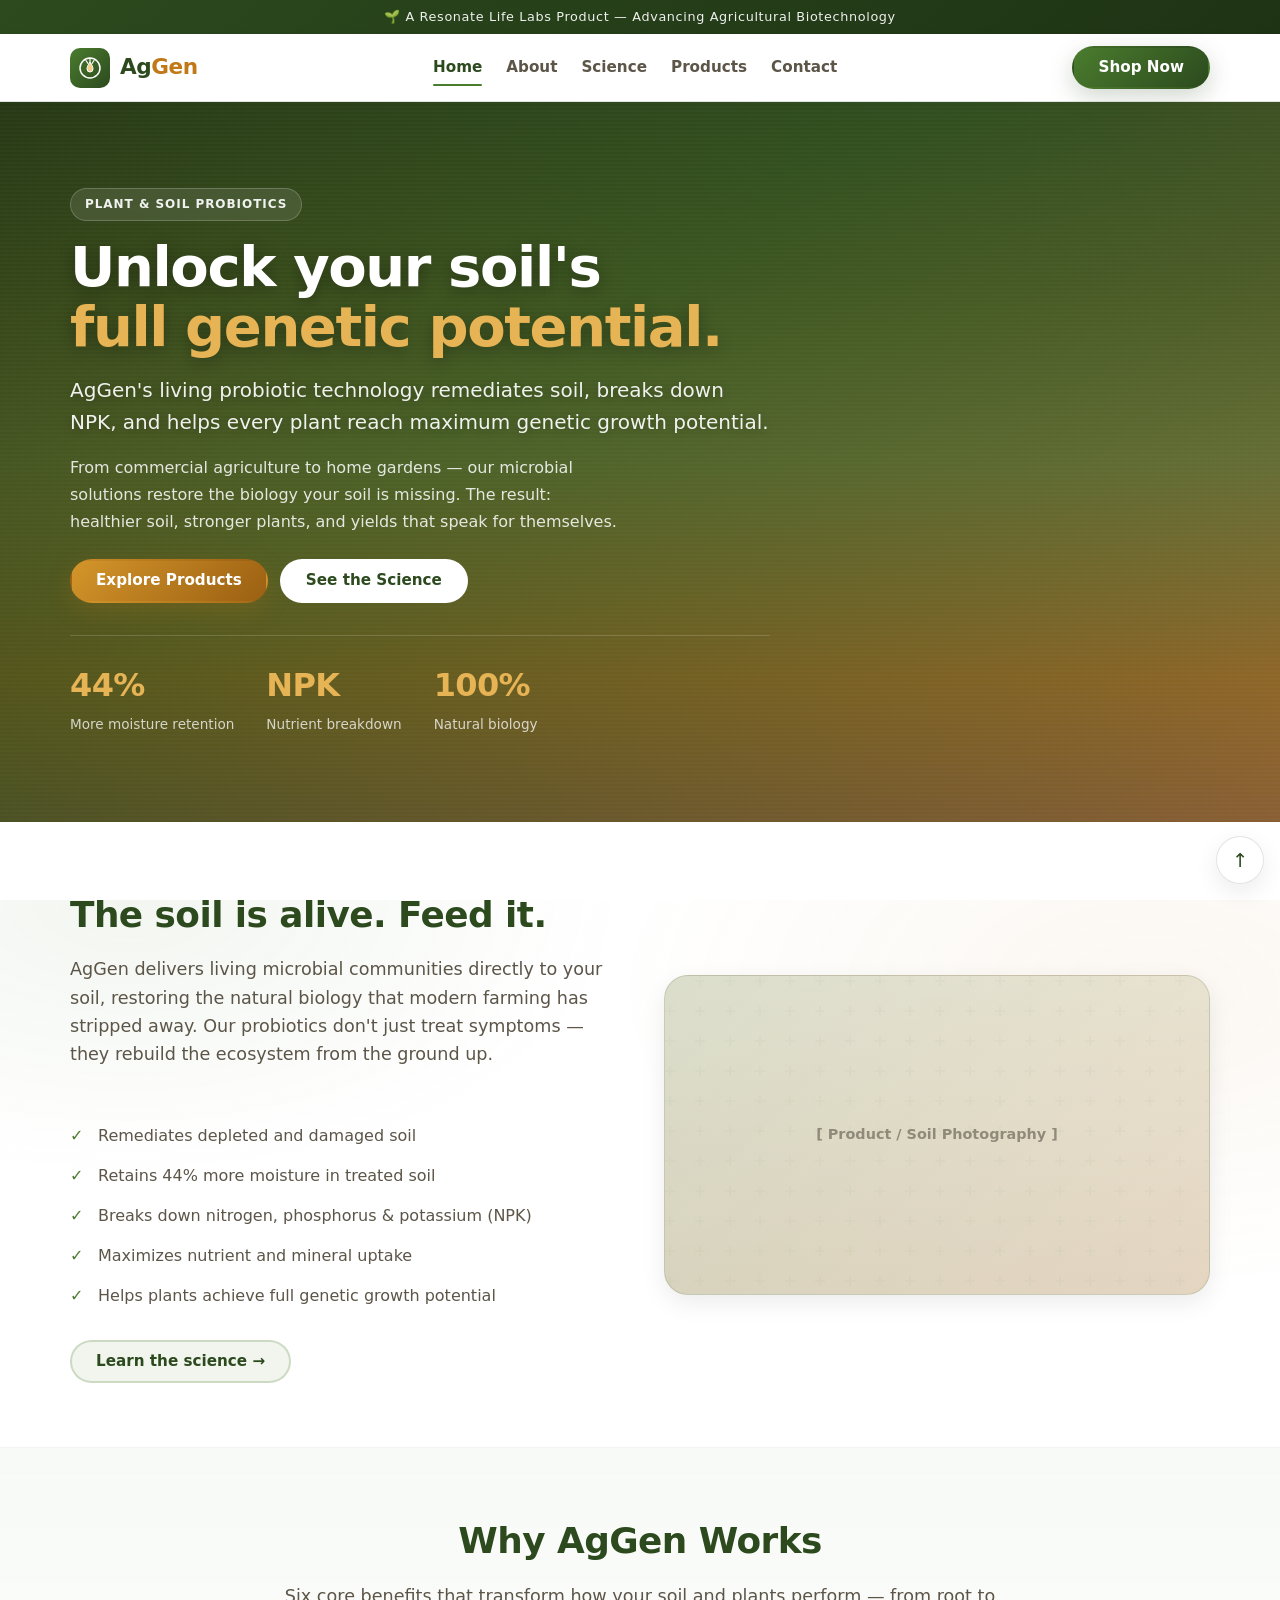
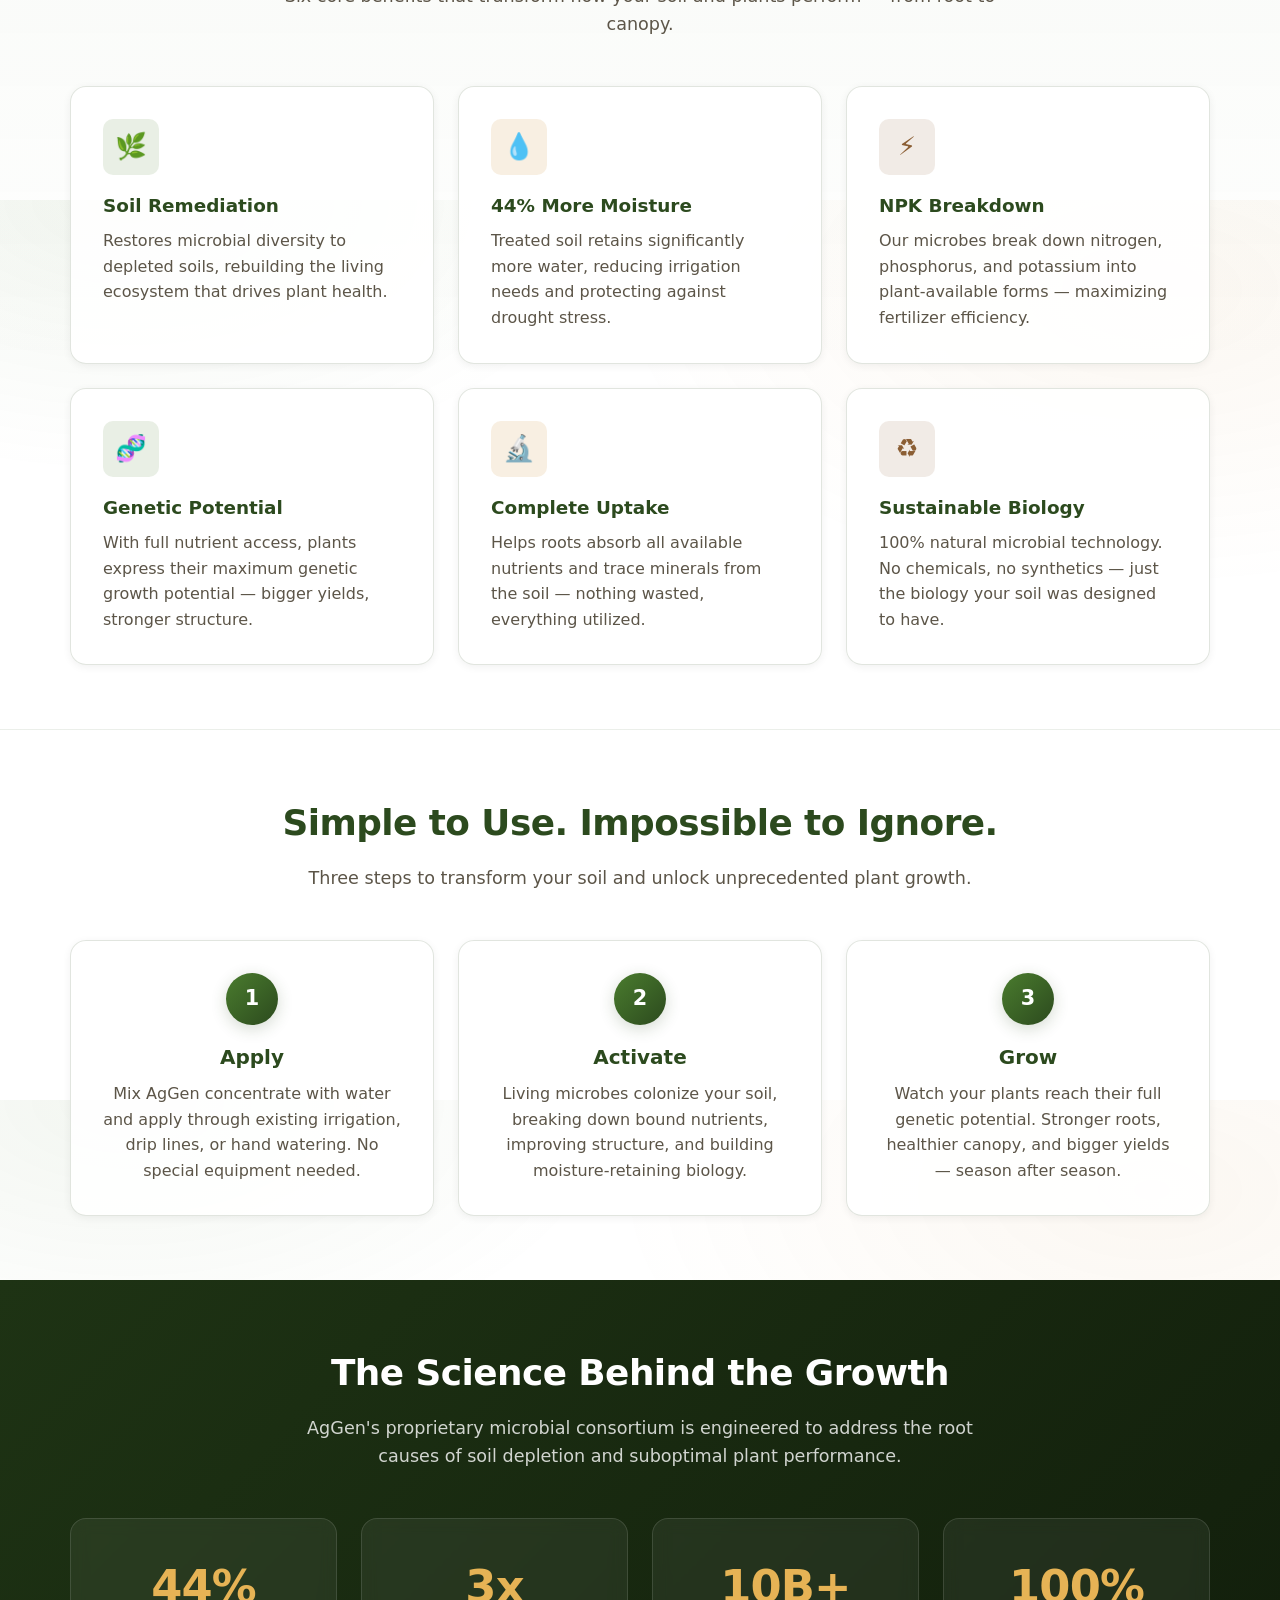
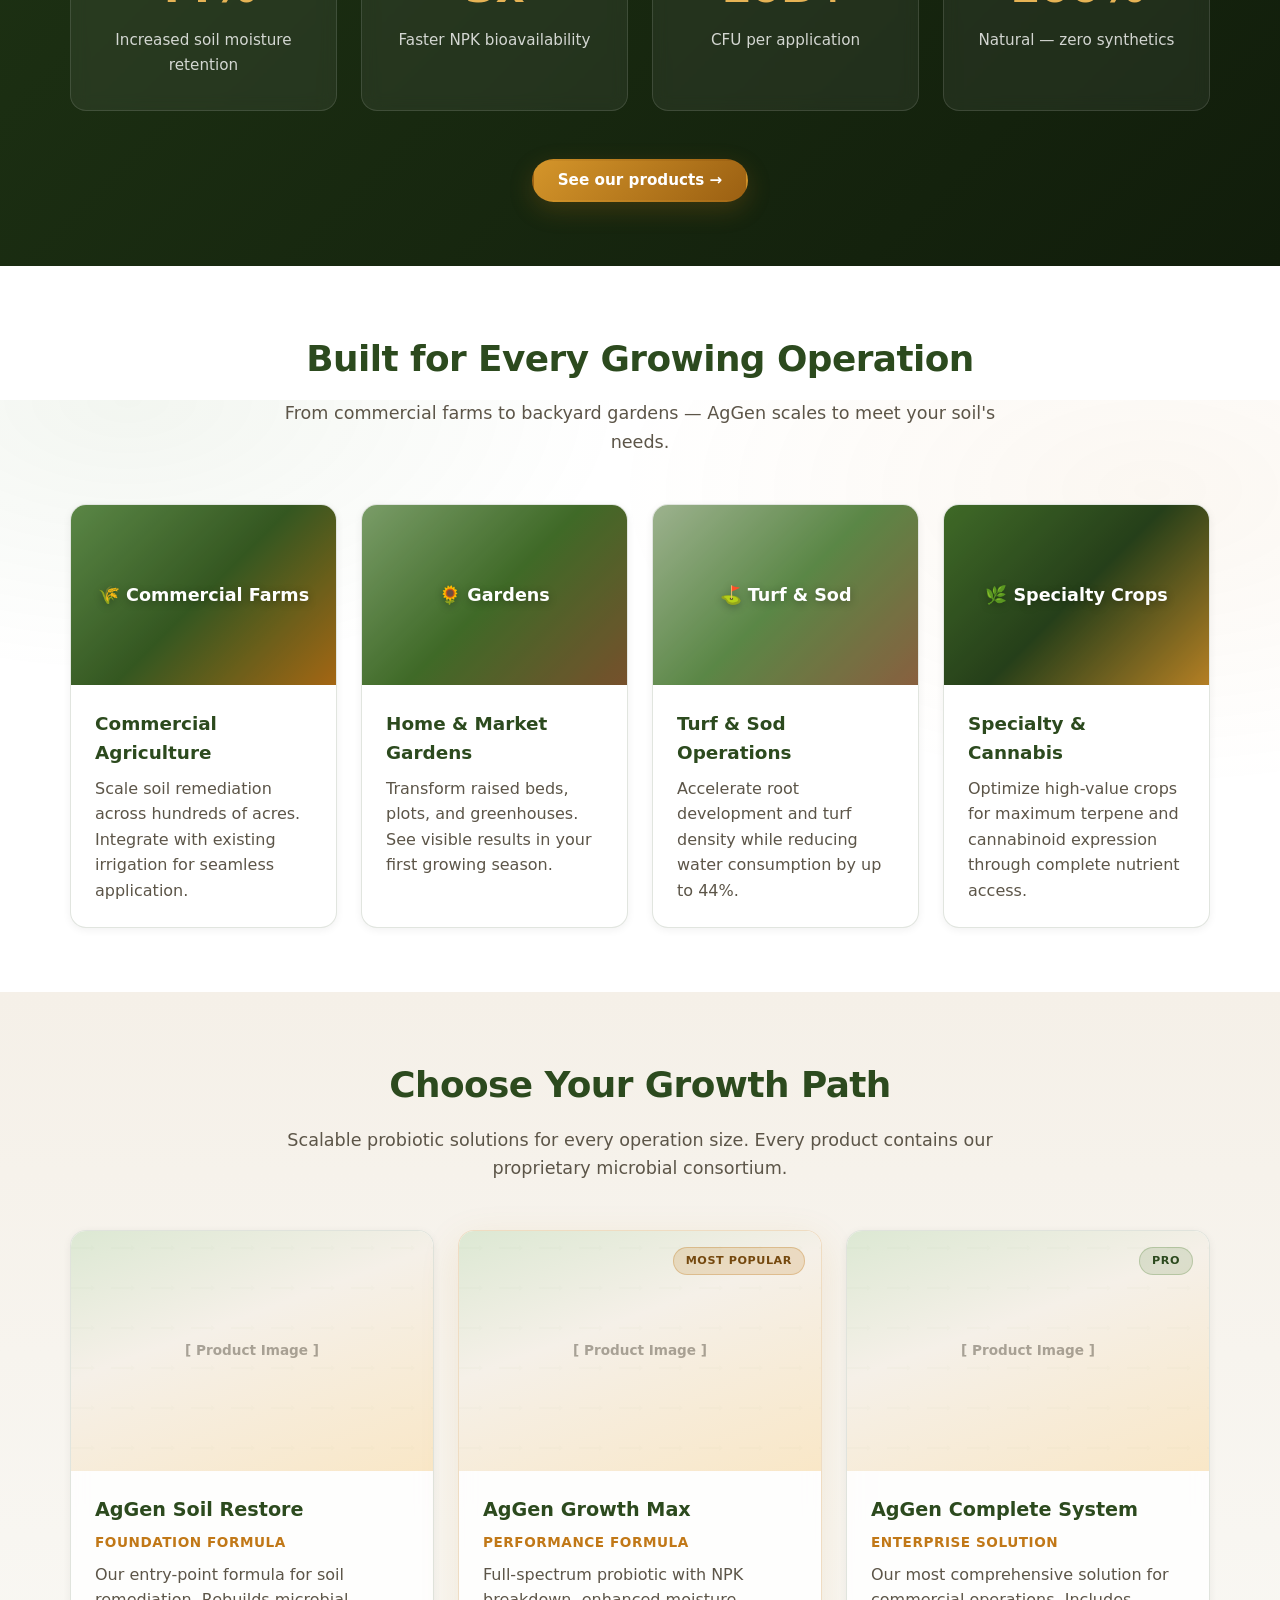
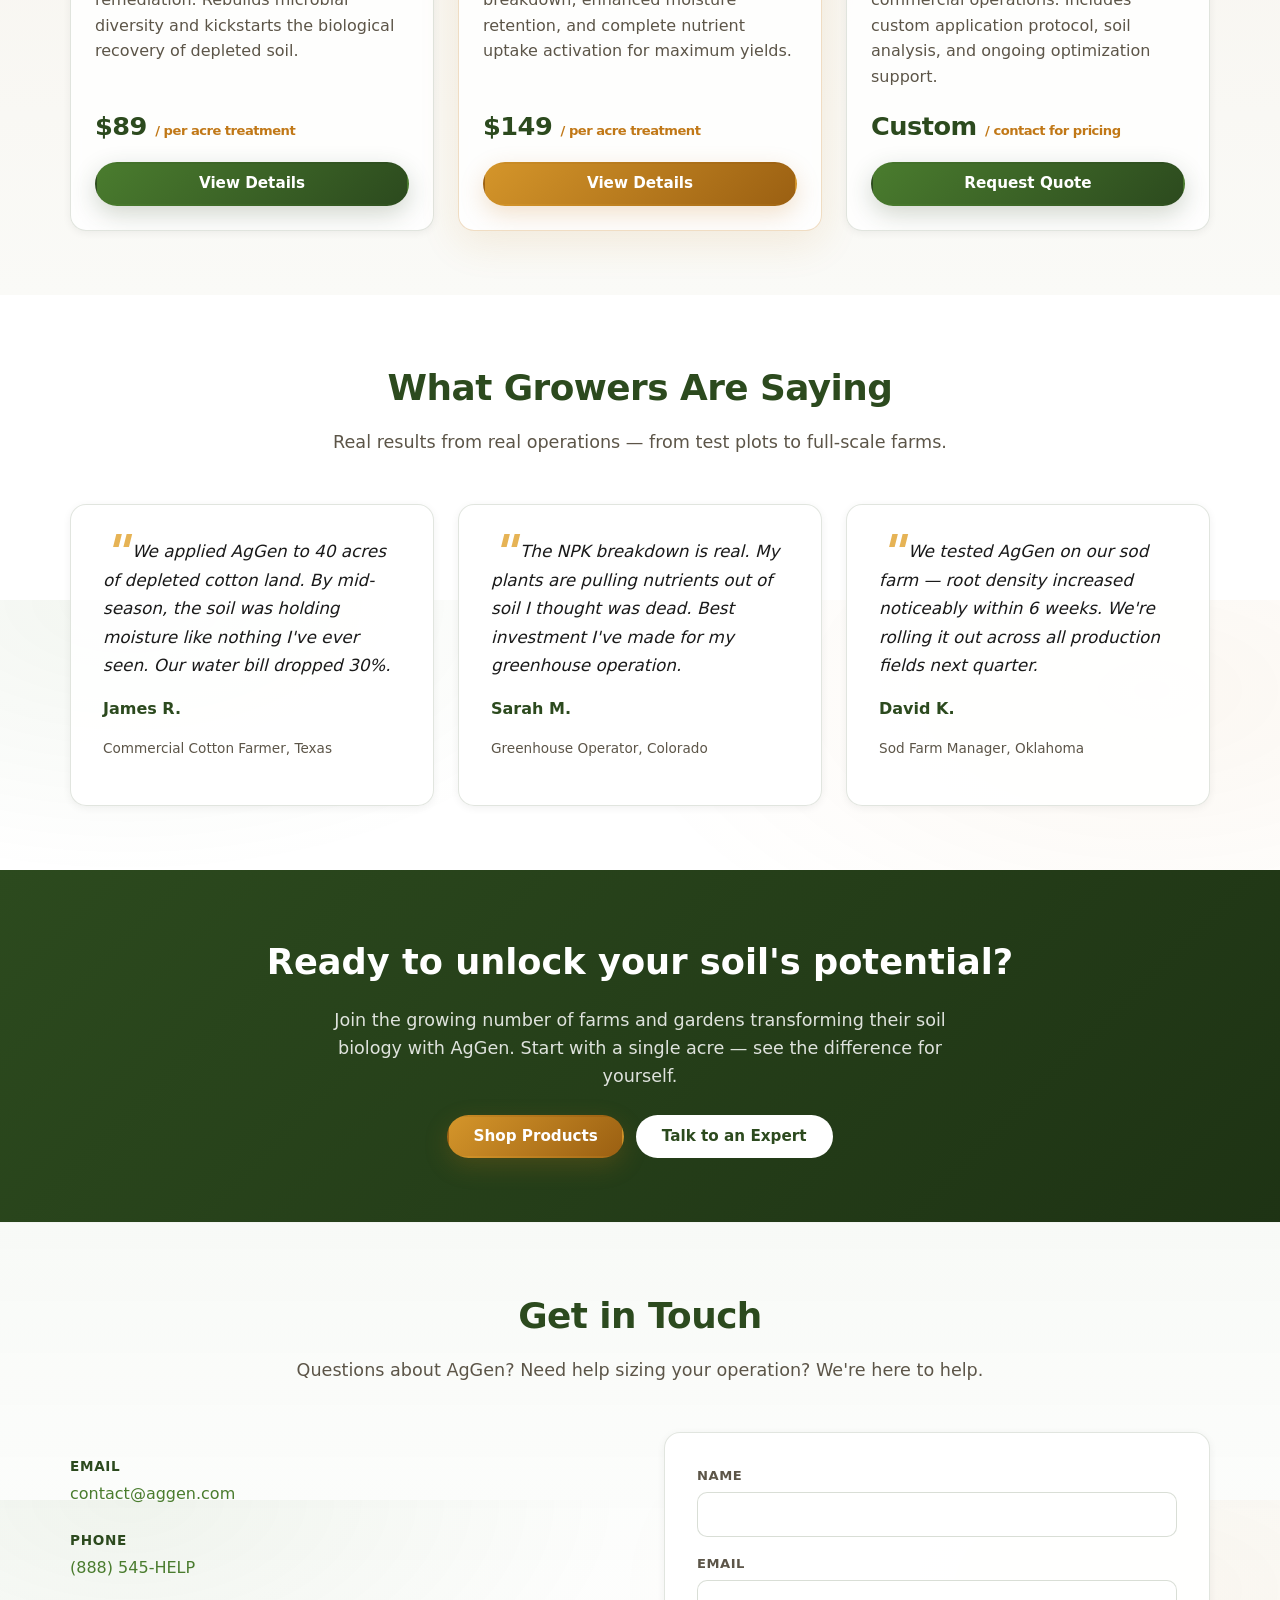
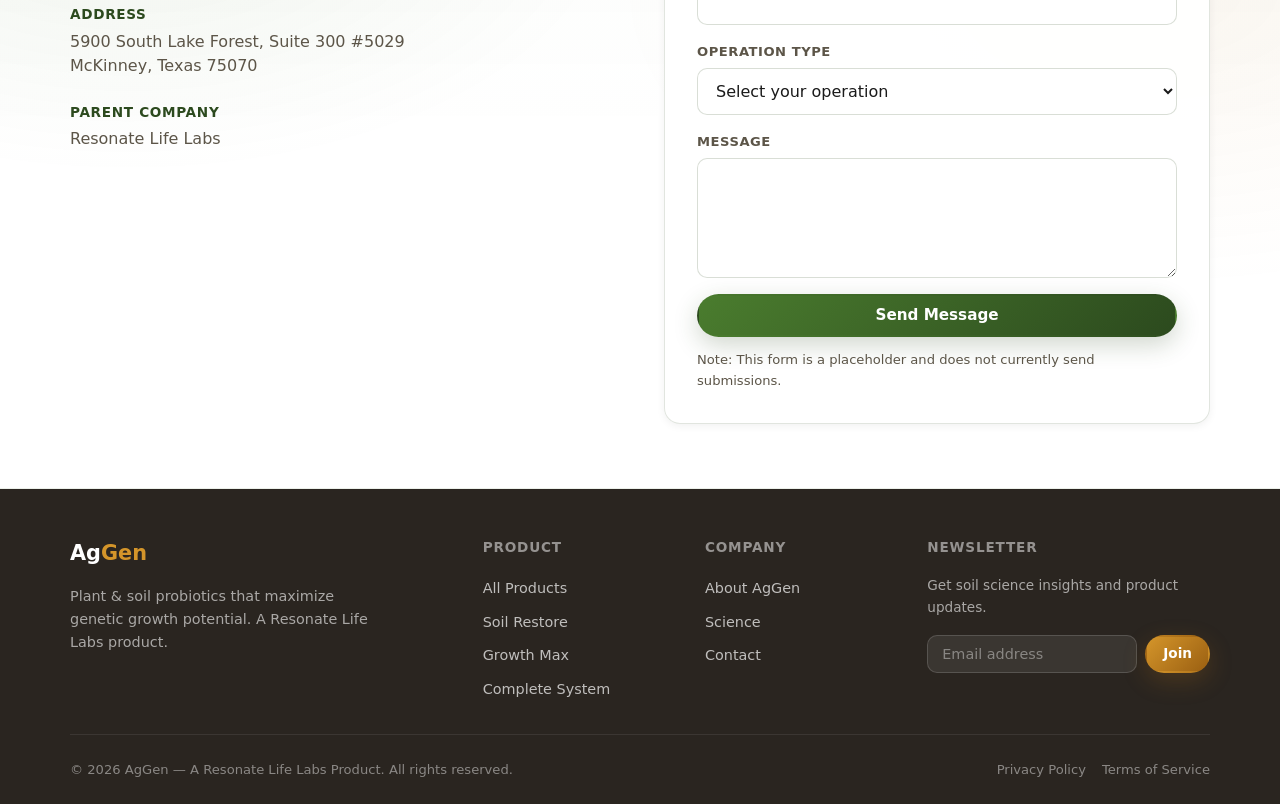
==== commit 42e012ea: "fix: Add og:image and twitter:image meta tags, create OG image SVG" ====
--- a/index.html
+++ b/index.html
@@ -17,11 +17,13 @@
   <meta property="og:url" content="https://flynnvin10.github.io/AgGen/">
   <meta property="og:type" content="website">
   <meta property="og:site_name" content="AgGen by Resonate Life Labs">
+  <meta property="og:image" content="https://flynnvin10.github.io/AgGen/images/og-image.svg">
 
   <!-- Twitter Card -->
   <meta name="twitter:card" content="summary_large_image">
   <meta name="twitter:title" content="AgGen — Plant &amp; Soil Probiotics">
   <meta name="twitter:description" content="Maximize genetic growth potential with plant and soil probiotics that remediate soil, retain moisture, and break down NPK.">
+  <meta name="twitter:image" content="https://flynnvin10.github.io/AgGen/images/og-image.svg">
 
   <!-- Structured Data: Organization -->
   <script type="application/ld+json">
